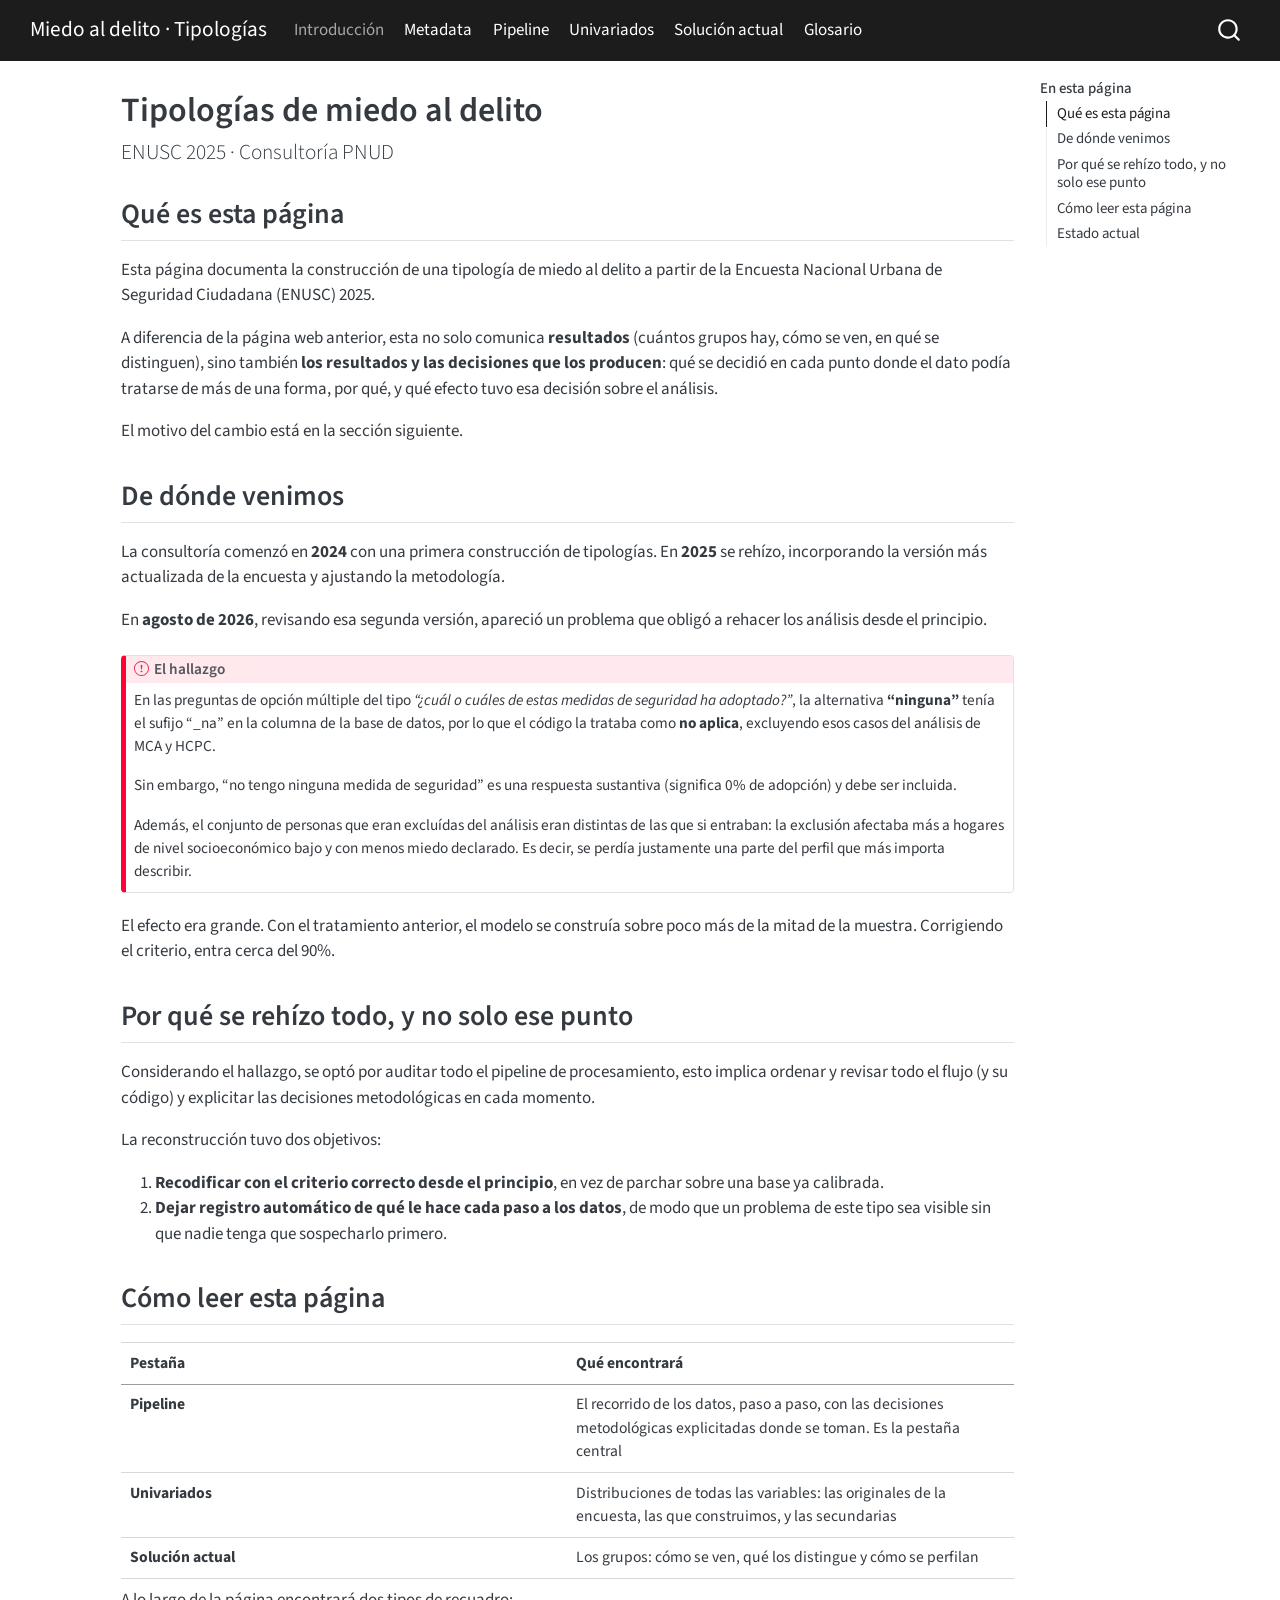
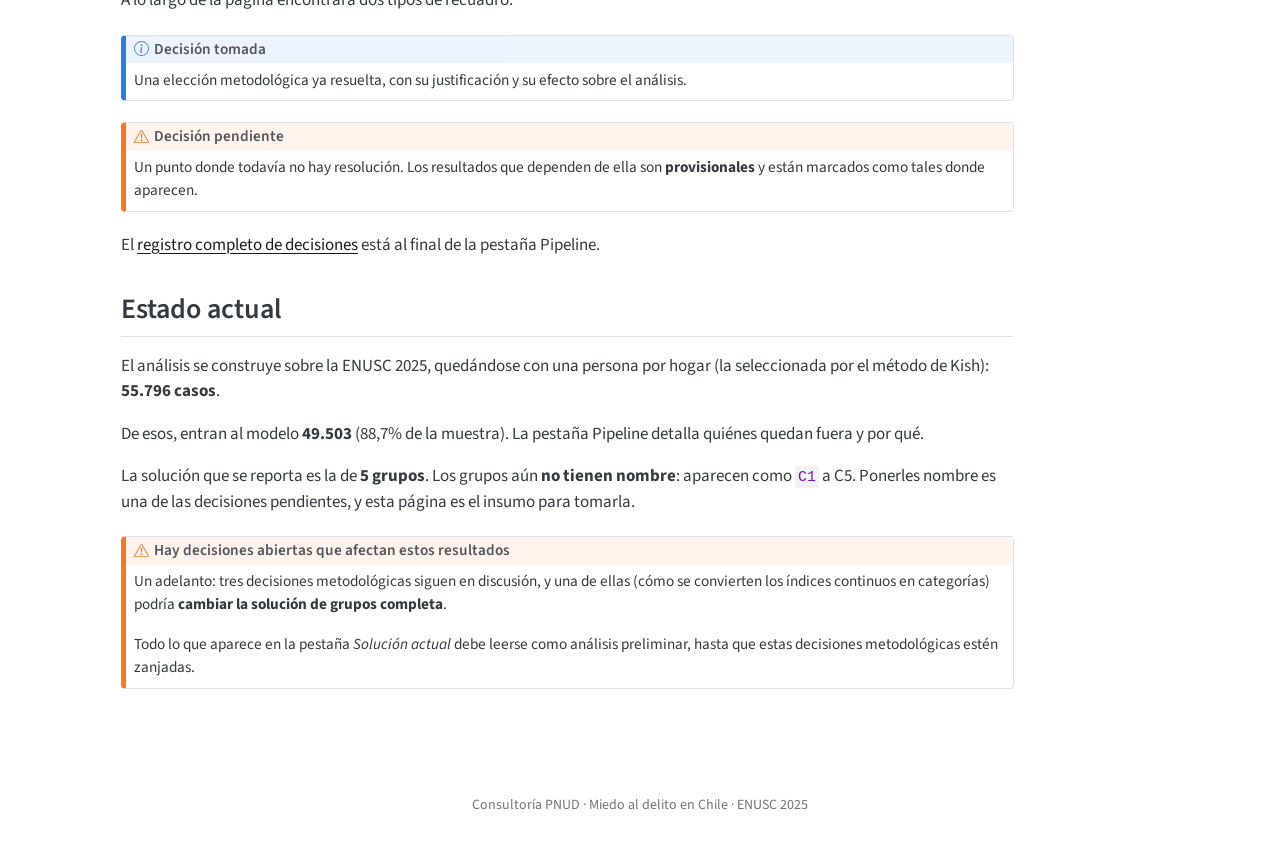
==== docs/index.html @ 0c72d768 "Agrega la pestaña Metadata Diccionario de variables entre Introducción y Pipeline. Responde qué vari" ====
<!DOCTYPE html>
<html xmlns="http://www.w3.org/1999/xhtml" lang="es" xml:lang="es"><head>

<meta charset="utf-8">
<meta name="generator" content="quarto-1.8.27">

<meta name="viewport" content="width=device-width, initial-scale=1.0, user-scalable=yes">


<title>Tipologías de miedo al delito – Miedo al delito · Tipologías</title>
<style>
code{white-space: pre-wrap;}
span.smallcaps{font-variant: small-caps;}
div.columns{display: flex; gap: min(4vw, 1.5em);}
div.column{flex: auto; overflow-x: auto;}
div.hanging-indent{margin-left: 1.5em; text-indent: -1.5em;}
ul.task-list{list-style: none;}
ul.task-list li input[type="checkbox"] {
  width: 0.8em;
  margin: 0 0.8em 0.2em -1em; /* quarto-specific, see https://github.com/quarto-dev/quarto-cli/issues/4556 */ 
  vertical-align: middle;
}
</style>


<script src="site_libs/quarto-nav/quarto-nav.js"></script>
<script src="site_libs/quarto-nav/headroom.min.js"></script>
<script src="site_libs/clipboard/clipboard.min.js"></script>
<script src="site_libs/quarto-search/autocomplete.umd.js"></script>
<script src="site_libs/quarto-search/fuse.min.js"></script>
<script src="site_libs/quarto-search/quarto-search.js"></script>
<meta name="quarto:offset" content="./">
<script src="site_libs/quarto-html/quarto.js" type="module"></script>
<script src="site_libs/quarto-html/tabsets/tabsets.js" type="module"></script>
<script src="site_libs/quarto-html/axe/axe-check.js" type="module"></script>
<script src="site_libs/quarto-html/popper.min.js"></script>
<script src="site_libs/quarto-html/tippy.umd.min.js"></script>
<script src="site_libs/quarto-html/anchor.min.js"></script>
<link href="site_libs/quarto-html/tippy.css" rel="stylesheet">
<link href="site_libs/quarto-html/quarto-syntax-highlighting-ed96de9b727972fe78a7b5d16c58bf87.css" rel="stylesheet" id="quarto-text-highlighting-styles">
<script src="site_libs/bootstrap/bootstrap.min.js"></script>
<link href="site_libs/bootstrap/bootstrap-icons.css" rel="stylesheet">
<link href="site_libs/bootstrap/bootstrap-294506ca1d7cb857067173e8022ca1b0.min.css" rel="stylesheet" append-hash="true" id="quarto-bootstrap" data-mode="light">
<script id="quarto-search-options" type="application/json">{
  "location": "navbar",
  "copy-button": false,
  "collapse-after": 3,
  "panel-placement": "end",
  "type": "overlay",
  "limit": 50,
  "keyboard-shortcut": [
    "f",
    "/",
    "s"
  ],
  "show-item-context": false,
  "language": {
    "search-no-results-text": "No se han encontrado resultados",
    "search-matching-documents-text": "documentos encontrados",
    "search-copy-link-title": "Copiar el enlace en la búsqueda",
    "search-hide-matches-text": "Ocultar resultados adicionales",
    "search-more-match-text": "resultado adicional en este documento",
    "search-more-matches-text": "resultados adicionales en este documento",
    "search-clear-button-title": "Borrar",
    "search-text-placeholder": "",
    "search-detached-cancel-button-title": "Cancelar",
    "search-submit-button-title": "Enviar",
    "search-label": "Buscar"
  }
}</script>


</head>

<body class="nav-fixed quarto-light">

<div id="quarto-search-results"></div>
  <header id="quarto-header" class="headroom fixed-top">
    <nav class="navbar navbar-expand-lg " data-bs-theme="dark">
      <div class="navbar-container container-fluid">
      <div class="navbar-brand-container mx-auto">
    <a class="navbar-brand" href="./index.html">
    <span class="navbar-title">Miedo al delito · Tipologías</span>
    </a>
  </div>
            <div id="quarto-search" class="" title="Buscar"></div>
          <button class="navbar-toggler" type="button" data-bs-toggle="collapse" data-bs-target="#navbarCollapse" aria-controls="navbarCollapse" role="menu" aria-expanded="false" aria-label="Navegación de palanca" onclick="if (window.quartoToggleHeadroom) { window.quartoToggleHeadroom(); }">
  <span class="navbar-toggler-icon"></span>
</button>
          <div class="collapse navbar-collapse" id="navbarCollapse">
            <ul class="navbar-nav navbar-nav-scroll me-auto">
  <li class="nav-item">
    <a class="nav-link active" href="./index.html" aria-current="page"> 
<span class="menu-text">Introducción</span></a>
  </li>  
  <li class="nav-item">
    <a class="nav-link" href="./metadata.html"> 
<span class="menu-text">Metadata</span></a>
  </li>  
  <li class="nav-item">
    <a class="nav-link" href="./pipeline.html"> 
<span class="menu-text">Pipeline</span></a>
  </li>  
  <li class="nav-item">
    <a class="nav-link" href="./univariados.html"> 
<span class="menu-text">Univariados</span></a>
  </li>  
  <li class="nav-item">
    <a class="nav-link" href="./solucion-actual.html"> 
<span class="menu-text">Solución actual</span></a>
  </li>  
  <li class="nav-item">
    <a class="nav-link" href="./glosario.html"> 
<span class="menu-text">Glosario</span></a>
  </li>  
</ul>
          </div> <!-- /navcollapse -->
            <div class="quarto-navbar-tools">
</div>
      </div> <!-- /container-fluid -->
    </nav>
</header>
<!-- content -->
<div id="quarto-content" class="quarto-container page-columns page-rows-contents page-layout-article page-navbar">
<!-- sidebar -->
<!-- margin-sidebar -->
    <div id="quarto-margin-sidebar" class="sidebar margin-sidebar">
        <nav id="TOC" role="doc-toc" class="toc-active">
    <h2 id="toc-title">En esta página</h2>
   
  <ul>
  <li><a href="#qué-es-esta-página" id="toc-qué-es-esta-página" class="nav-link active" data-scroll-target="#qué-es-esta-página">Qué es esta página</a></li>
  <li><a href="#de-dónde-venimos" id="toc-de-dónde-venimos" class="nav-link" data-scroll-target="#de-dónde-venimos">De dónde venimos</a></li>
  <li><a href="#por-qué-se-rehízo-todo-y-no-solo-ese-punto" id="toc-por-qué-se-rehízo-todo-y-no-solo-ese-punto" class="nav-link" data-scroll-target="#por-qué-se-rehízo-todo-y-no-solo-ese-punto">Por qué se rehízo todo, y no solo ese punto</a></li>
  <li><a href="#cómo-leer-esta-página" id="toc-cómo-leer-esta-página" class="nav-link" data-scroll-target="#cómo-leer-esta-página">Cómo leer esta página</a></li>
  <li><a href="#estado-actual" id="toc-estado-actual" class="nav-link" data-scroll-target="#estado-actual">Estado actual</a></li>
  </ul>
</nav>
    </div>
<!-- main -->
<main class="content" id="quarto-document-content">

<header id="title-block-header" class="quarto-title-block default">
<div class="quarto-title">
<h1 class="title">Tipologías de miedo al delito</h1>
<p class="subtitle lead">ENUSC 2025 · Consultoría PNUD</p>
</div>



<div class="quarto-title-meta">

    
  
    
  </div>
  


</header>


<section id="qué-es-esta-página" class="level2">
<h2 class="anchored" data-anchor-id="qué-es-esta-página">Qué es esta página</h2>
<p>Esta página documenta la construcción de una tipología de miedo al delito a partir de la Encuesta Nacional Urbana de Seguridad Ciudadana (ENUSC) 2025.</p>
<p>A diferencia de la página web anterior, esta no solo comunica <strong>resultados</strong> (cuántos grupos hay, cómo se ven, en qué se distinguen), sino también <strong>los resultados y las decisiones que los producen</strong>: qué se decidió en cada punto donde el dato podía tratarse de más de una forma, por qué, y qué efecto tuvo esa decisión sobre el análisis.</p>
<p>El motivo del cambio está en la sección siguiente.</p>
</section>
<section id="de-dónde-venimos" class="level2">
<h2 class="anchored" data-anchor-id="de-dónde-venimos">De dónde venimos</h2>
<p>La consultoría comenzó en <strong>2024</strong> con una primera construcción de tipologías. En <strong>2025</strong> se rehízo, incorporando la versión más actualizada de la encuesta y ajustando la metodología.</p>
<p>En <strong>agosto de 2026</strong>, revisando esa segunda versión, apareció un problema que obligó a rehacer los análisis desde el principio.</p>
<div class="callout callout-style-default callout-important callout-titled">
<div class="callout-header d-flex align-content-center">
<div class="callout-icon-container">
<i class="callout-icon"></i>
</div>
<div class="callout-title-container flex-fill">
<span class="screen-reader-only">Importante</span>El hallazgo
</div>
</div>
<div class="callout-body-container callout-body">
<p>En las preguntas de opción múltiple del tipo <em>“¿cuál o cuáles de estas medidas de seguridad ha adoptado?”</em>, la alternativa <strong>“ninguna”</strong> tenía el sufijo “_na” en la columna de la base de datos, por lo que el código la trataba como <strong>no aplica</strong>, excluyendo esos casos del análisis de MCA y HCPC.</p>
<p>Sin embargo, “no tengo ninguna medida de seguridad” es una respuesta sustantiva (significa 0% de adopción) y debe ser incluida.</p>
<p>Además, el conjunto de personas que eran excluídas del análisis eran distintas de las que si entraban: la exclusión afectaba más a hogares de nivel socioeconómico bajo y con menos miedo declarado. Es decir, se perdía justamente una parte del perfil que más importa describir.</p>
</div>
</div>
<p>El efecto era grande. Con el tratamiento anterior, el modelo se construía sobre poco más de la mitad de la muestra. Corrigiendo el criterio, entra cerca del 90%.</p>
</section>
<section id="por-qué-se-rehízo-todo-y-no-solo-ese-punto" class="level2">
<h2 class="anchored" data-anchor-id="por-qué-se-rehízo-todo-y-no-solo-ese-punto">Por qué se rehízo todo, y no solo ese punto</h2>
<p>Considerando el hallazgo, se optó por auditar todo el pipeline de procesamiento, esto implica ordenar y revisar todo el flujo (y su código) y explicitar las decisiones metodológicas en cada momento.</p>
<p>La reconstrucción tuvo dos objetivos:</p>
<ol type="1">
<li><strong>Recodificar con el criterio correcto desde el principio</strong>, en vez de parchar sobre una base ya calibrada.</li>
<li><strong>Dejar registro automático de qué le hace cada paso a los datos</strong>, de modo que un problema de este tipo sea visible sin que nadie tenga que sospecharlo primero.</li>
</ol>
</section>
<section id="cómo-leer-esta-página" class="level2">
<h2 class="anchored" data-anchor-id="cómo-leer-esta-página">Cómo leer esta página</h2>
<table class="caption-top table">
<colgroup>
<col style="width: 50%">
<col style="width: 50%">
</colgroup>
<thead>
<tr class="header">
<th>Pestaña</th>
<th>Qué encontrará</th>
</tr>
</thead>
<tbody>
<tr class="odd">
<td><strong>Pipeline</strong></td>
<td>El recorrido de los datos, paso a paso, con las decisiones metodológicas explicitadas donde se toman. Es la pestaña central</td>
</tr>
<tr class="even">
<td><strong>Univariados</strong></td>
<td>Distribuciones de todas las variables: las originales de la encuesta, las que construimos, y las secundarias</td>
</tr>
<tr class="odd">
<td><strong>Solución actual</strong></td>
<td>Los grupos: cómo se ven, qué los distingue y cómo se perfilan</td>
</tr>
</tbody>
</table>
<p>A lo largo de la página encontrará dos tipos de recuadro:</p>
<div class="callout callout-style-default callout-note callout-titled">
<div class="callout-header d-flex align-content-center">
<div class="callout-icon-container">
<i class="callout-icon"></i>
</div>
<div class="callout-title-container flex-fill">
<span class="screen-reader-only">Nota</span>Decisión tomada
</div>
</div>
<div class="callout-body-container callout-body">
<p>Una elección metodológica ya resuelta, con su justificación y su efecto sobre el análisis.</p>
</div>
</div>
<div class="callout callout-style-default callout-warning callout-titled">
<div class="callout-header d-flex align-content-center">
<div class="callout-icon-container">
<i class="callout-icon"></i>
</div>
<div class="callout-title-container flex-fill">
<span class="screen-reader-only">Advertencia</span>Decisión pendiente
</div>
</div>
<div class="callout-body-container callout-body">
<p>Un punto donde todavía no hay resolución. Los resultados que dependen de ella son <strong>provisionales</strong> y están marcados como tales donde aparecen.</p>
</div>
</div>
<p>El <a href="./pipeline.html#registro-de-decisiones">registro completo de decisiones</a> está al final de la pestaña Pipeline.</p>
</section>
<section id="estado-actual" class="level2">
<h2 class="anchored" data-anchor-id="estado-actual">Estado actual</h2>
<p>El análisis se construye sobre la ENUSC 2025, quedándose con una persona por hogar (la seleccionada por el método de Kish): <strong>55.796 casos</strong>.</p>
<p>De esos, entran al modelo <strong>49.503</strong> (88,7% de la muestra). La pestaña Pipeline detalla quiénes quedan fuera y por qué.</p>
<p>La solución que se reporta es la de <strong>5 grupos</strong>. Los grupos aún <strong>no tienen nombre</strong>: aparecen como <code>C1</code> a C5. Ponerles nombre es una de las decisiones pendientes, y esta página es el insumo para tomarla.</p>
<div class="callout callout-style-default callout-warning callout-titled">
<div class="callout-header d-flex align-content-center">
<div class="callout-icon-container">
<i class="callout-icon"></i>
</div>
<div class="callout-title-container flex-fill">
<span class="screen-reader-only">Advertencia</span>Hay decisiones abiertas que afectan estos resultados
</div>
</div>
<div class="callout-body-container callout-body">
<p>Un adelanto: tres decisiones metodológicas siguen en discusión, y una de ellas (cómo se convierten los índices continuos en categorías) podría <strong>cambiar la solución de grupos completa</strong>.</p>
<p>Todo lo que aparece en la pestaña <em>Solución actual</em> debe leerse como análisis preliminar, hasta que estas decisiones metodológicas estén zanjadas.</p>
</div>
</div>


</section>

</main> <!-- /main -->
<script id="quarto-html-after-body" type="application/javascript">
  window.document.addEventListener("DOMContentLoaded", function (event) {
    const icon = "";
    const anchorJS = new window.AnchorJS();
    anchorJS.options = {
      placement: 'right',
      icon: icon
    };
    anchorJS.add('.anchored');
    const isCodeAnnotation = (el) => {
      for (const clz of el.classList) {
        if (clz.startsWith('code-annotation-')) {                     
          return true;
        }
      }
      return false;
    }
    const onCopySuccess = function(e) {
      // button target
      const button = e.trigger;
      // don't keep focus
      button.blur();
      // flash "checked"
      button.classList.add('code-copy-button-checked');
      var currentTitle = button.getAttribute("title");
      button.setAttribute("title", "Copiado");
      let tooltip;
      if (window.bootstrap) {
        button.setAttribute("data-bs-toggle", "tooltip");
        button.setAttribute("data-bs-placement", "left");
        button.setAttribute("data-bs-title", "Copiado");
        tooltip = new bootstrap.Tooltip(button, 
          { trigger: "manual", 
            customClass: "code-copy-button-tooltip",
            offset: [0, -8]});
        tooltip.show();    
      }
      setTimeout(function() {
        if (tooltip) {
          tooltip.hide();
          button.removeAttribute("data-bs-title");
          button.removeAttribute("data-bs-toggle");
          button.removeAttribute("data-bs-placement");
        }
        button.setAttribute("title", currentTitle);
        button.classList.remove('code-copy-button-checked');
      }, 1000);
      // clear code selection
      e.clearSelection();
    }
    const getTextToCopy = function(trigger) {
      const outerScaffold = trigger.parentElement.cloneNode(true);
      const codeEl = outerScaffold.querySelector('code');
      for (const childEl of codeEl.children) {
        if (isCodeAnnotation(childEl)) {
          childEl.remove();
        }
      }
      return codeEl.innerText;
    }
    const clipboard = new window.ClipboardJS('.code-copy-button:not([data-in-quarto-modal])', {
      text: getTextToCopy
    });
    clipboard.on('success', onCopySuccess);
    if (window.document.getElementById('quarto-embedded-source-code-modal')) {
      const clipboardModal = new window.ClipboardJS('.code-copy-button[data-in-quarto-modal]', {
        text: getTextToCopy,
        container: window.document.getElementById('quarto-embedded-source-code-modal')
      });
      clipboardModal.on('success', onCopySuccess);
    }
      var localhostRegex = new RegExp(/^(?:http|https):\/\/localhost\:?[0-9]*\//);
      var mailtoRegex = new RegExp(/^mailto:/);
        var filterRegex = new RegExp('/' + window.location.host + '/');
      var isInternal = (href) => {
          return filterRegex.test(href) || localhostRegex.test(href) || mailtoRegex.test(href);
      }
      // Inspect non-navigation links and adorn them if external
     var links = window.document.querySelectorAll('a[href]:not(.nav-link):not(.navbar-brand):not(.toc-action):not(.sidebar-link):not(.sidebar-item-toggle):not(.pagination-link):not(.no-external):not([aria-hidden]):not(.dropdown-item):not(.quarto-navigation-tool):not(.about-link)');
      for (var i=0; i<links.length; i++) {
        const link = links[i];
        if (!isInternal(link.href)) {
          // undo the damage that might have been done by quarto-nav.js in the case of
          // links that we want to consider external
          if (link.dataset.originalHref !== undefined) {
            link.href = link.dataset.originalHref;
          }
        }
      }
    function tippyHover(el, contentFn, onTriggerFn, onUntriggerFn) {
      const config = {
        allowHTML: true,
        maxWidth: 500,
        delay: 100,
        arrow: false,
        appendTo: function(el) {
            return el.parentElement;
        },
        interactive: true,
        interactiveBorder: 10,
        theme: 'quarto',
        placement: 'bottom-start',
      };
      if (contentFn) {
        config.content = contentFn;
      }
      if (onTriggerFn) {
        config.onTrigger = onTriggerFn;
      }
      if (onUntriggerFn) {
        config.onUntrigger = onUntriggerFn;
      }
      window.tippy(el, config); 
    }
    const noterefs = window.document.querySelectorAll('a[role="doc-noteref"]');
    for (var i=0; i<noterefs.length; i++) {
      const ref = noterefs[i];
      tippyHover(ref, function() {
        // use id or data attribute instead here
        let href = ref.getAttribute('data-footnote-href') || ref.getAttribute('href');
        try { href = new URL(href).hash; } catch {}
        const id = href.replace(/^#\/?/, "");
        const note = window.document.getElementById(id);
        if (note) {
          return note.innerHTML;
        } else {
          return "";
        }
      });
    }
    const xrefs = window.document.querySelectorAll('a.quarto-xref');
    const processXRef = (id, note) => {
      // Strip column container classes
      const stripColumnClz = (el) => {
        el.classList.remove("page-full", "page-columns");
        if (el.children) {
          for (const child of el.children) {
            stripColumnClz(child);
          }
        }
      }
      stripColumnClz(note)
      if (id === null || id.startsWith('sec-')) {
        // Special case sections, only their first couple elements
        const container = document.createElement("div");
        if (note.children && note.children.length > 2) {
          container.appendChild(note.children[0].cloneNode(true));
          for (let i = 1; i < note.children.length; i++) {
            const child = note.children[i];
            if (child.tagName === "P" && child.innerText === "") {
              continue;
            } else {
              container.appendChild(child.cloneNode(true));
              break;
            }
          }
          if (window.Quarto?.typesetMath) {
            window.Quarto.typesetMath(container);
          }
          return container.innerHTML
        } else {
          if (window.Quarto?.typesetMath) {
            window.Quarto.typesetMath(note);
          }
          return note.innerHTML;
        }
      } else {
        // Remove any anchor links if they are present
        const anchorLink = note.querySelector('a.anchorjs-link');
        if (anchorLink) {
          anchorLink.remove();
        }
        if (window.Quarto?.typesetMath) {
          window.Quarto.typesetMath(note);
        }
        if (note.classList.contains("callout")) {
          return note.outerHTML;
        } else {
          return note.innerHTML;
        }
      }
    }
    for (var i=0; i<xrefs.length; i++) {
      const xref = xrefs[i];
      tippyHover(xref, undefined, function(instance) {
        instance.disable();
        let url = xref.getAttribute('href');
        let hash = undefined; 
        if (url.startsWith('#')) {
          hash = url;
        } else {
          try { hash = new URL(url).hash; } catch {}
        }
        if (hash) {
          const id = hash.replace(/^#\/?/, "");
          const note = window.document.getElementById(id);
          if (note !== null) {
            try {
              const html = processXRef(id, note.cloneNode(true));
              instance.setContent(html);
            } finally {
              instance.enable();
              instance.show();
            }
          } else {
            // See if we can fetch this
            fetch(url.split('#')[0])
            .then(res => res.text())
            .then(html => {
              const parser = new DOMParser();
              const htmlDoc = parser.parseFromString(html, "text/html");
              const note = htmlDoc.getElementById(id);
              if (note !== null) {
                const html = processXRef(id, note);
                instance.setContent(html);
              } 
            }).finally(() => {
              instance.enable();
              instance.show();
            });
          }
        } else {
          // See if we can fetch a full url (with no hash to target)
          // This is a special case and we should probably do some content thinning / targeting
          fetch(url)
          .then(res => res.text())
          .then(html => {
            const parser = new DOMParser();
            const htmlDoc = parser.parseFromString(html, "text/html");
            const note = htmlDoc.querySelector('main.content');
            if (note !== null) {
              // This should only happen for chapter cross references
              // (since there is no id in the URL)
              // remove the first header
              if (note.children.length > 0 && note.children[0].tagName === "HEADER") {
                note.children[0].remove();
              }
              const html = processXRef(null, note);
              instance.setContent(html);
            } 
          }).finally(() => {
            instance.enable();
            instance.show();
          });
        }
      }, function(instance) {
      });
    }
        let selectedAnnoteEl;
        const selectorForAnnotation = ( cell, annotation) => {
          let cellAttr = 'data-code-cell="' + cell + '"';
          let lineAttr = 'data-code-annotation="' +  annotation + '"';
          const selector = 'span[' + cellAttr + '][' + lineAttr + ']';
          return selector;
        }
        const selectCodeLines = (annoteEl) => {
          const doc = window.document;
          const targetCell = annoteEl.getAttribute("data-target-cell");
          const targetAnnotation = annoteEl.getAttribute("data-target-annotation");
          const annoteSpan = window.document.querySelector(selectorForAnnotation(targetCell, targetAnnotation));
          const lines = annoteSpan.getAttribute("data-code-lines").split(",");
          const lineIds = lines.map((line) => {
            return targetCell + "-" + line;
          })
          let top = null;
          let height = null;
          let parent = null;
          if (lineIds.length > 0) {
              //compute the position of the single el (top and bottom and make a div)
              const el = window.document.getElementById(lineIds[0]);
              top = el.offsetTop;
              height = el.offsetHeight;
              parent = el.parentElement.parentElement;
            if (lineIds.length > 1) {
              const lastEl = window.document.getElementById(lineIds[lineIds.length - 1]);
              const bottom = lastEl.offsetTop + lastEl.offsetHeight;
              height = bottom - top;
            }
            if (top !== null && height !== null && parent !== null) {
              // cook up a div (if necessary) and position it 
              let div = window.document.getElementById("code-annotation-line-highlight");
              if (div === null) {
                div = window.document.createElement("div");
                div.setAttribute("id", "code-annotation-line-highlight");
                div.style.position = 'absolute';
                parent.appendChild(div);
              }
              div.style.top = top - 2 + "px";
              div.style.height = height + 4 + "px";
              div.style.left = 0;
              let gutterDiv = window.document.getElementById("code-annotation-line-highlight-gutter");
              if (gutterDiv === null) {
                gutterDiv = window.document.createElement("div");
                gutterDiv.setAttribute("id", "code-annotation-line-highlight-gutter");
                gutterDiv.style.position = 'absolute';
                const codeCell = window.document.getElementById(targetCell);
                const gutter = codeCell.querySelector('.code-annotation-gutter');
                gutter.appendChild(gutterDiv);
              }
              gutterDiv.style.top = top - 2 + "px";
              gutterDiv.style.height = height + 4 + "px";
            }
            selectedAnnoteEl = annoteEl;
          }
        };
        const unselectCodeLines = () => {
          const elementsIds = ["code-annotation-line-highlight", "code-annotation-line-highlight-gutter"];
          elementsIds.forEach((elId) => {
            const div = window.document.getElementById(elId);
            if (div) {
              div.remove();
            }
          });
          selectedAnnoteEl = undefined;
        };
          // Handle positioning of the toggle
      window.addEventListener(
        "resize",
        throttle(() => {
          elRect = undefined;
          if (selectedAnnoteEl) {
            selectCodeLines(selectedAnnoteEl);
          }
        }, 10)
      );
      function throttle(fn, ms) {
      let throttle = false;
      let timer;
        return (...args) => {
          if(!throttle) { // first call gets through
              fn.apply(this, args);
              throttle = true;
          } else { // all the others get throttled
              if(timer) clearTimeout(timer); // cancel #2
              timer = setTimeout(() => {
                fn.apply(this, args);
                timer = throttle = false;
              }, ms);
          }
        };
      }
        // Attach click handler to the DT
        const annoteDls = window.document.querySelectorAll('dt[data-target-cell]');
        for (const annoteDlNode of annoteDls) {
          annoteDlNode.addEventListener('click', (event) => {
            const clickedEl = event.target;
            if (clickedEl !== selectedAnnoteEl) {
              unselectCodeLines();
              const activeEl = window.document.querySelector('dt[data-target-cell].code-annotation-active');
              if (activeEl) {
                activeEl.classList.remove('code-annotation-active');
              }
              selectCodeLines(clickedEl);
              clickedEl.classList.add('code-annotation-active');
            } else {
              // Unselect the line
              unselectCodeLines();
              clickedEl.classList.remove('code-annotation-active');
            }
          });
        }
    const findCites = (el) => {
      const parentEl = el.parentElement;
      if (parentEl) {
        const cites = parentEl.dataset.cites;
        if (cites) {
          return {
            el,
            cites: cites.split(' ')
          };
        } else {
          return findCites(el.parentElement)
        }
      } else {
        return undefined;
      }
    };
    var bibliorefs = window.document.querySelectorAll('a[role="doc-biblioref"]');
    for (var i=0; i<bibliorefs.length; i++) {
      const ref = bibliorefs[i];
      const citeInfo = findCites(ref);
      if (citeInfo) {
        tippyHover(citeInfo.el, function() {
          var popup = window.document.createElement('div');
          citeInfo.cites.forEach(function(cite) {
            var citeDiv = window.document.createElement('div');
            citeDiv.classList.add('hanging-indent');
            citeDiv.classList.add('csl-entry');
            var biblioDiv = window.document.getElementById('ref-' + cite);
            if (biblioDiv) {
              citeDiv.innerHTML = biblioDiv.innerHTML;
            }
            popup.appendChild(citeDiv);
          });
          return popup.innerHTML;
        });
      }
    }
  });
  </script>
</div> <!-- /content -->
<footer class="footer">
  <div class="nav-footer">
    <div class="nav-footer-left">
      &nbsp;
    </div>   
    <div class="nav-footer-center">
<p>Consultoría PNUD · Miedo al delito en Chile · ENUSC 2025</p>
</div>
    <div class="nav-footer-right">
      &nbsp;
    </div>
  </div>
</footer>




</body></html>
---- docs/site_libs/quarto-html/tippy.css ----
.tippy-box[data-animation=fade][data-state=hidden]{opacity:0}[data-tippy-root]{max-width:calc(100vw - 10px)}.tippy-box{position:relative;background-color:#333;color:#fff;border-radius:4px;font-size:14px;line-height:1.4;white-space:normal;outline:0;transition-property:transform,visibility,opacity}.tippy-box[data-placement^=top]>.tippy-arrow{bottom:0}.tippy-box[data-placement^=top]>.tippy-arrow:before{bottom:-7px;left:0;border-width:8px 8px 0;border-top-color:initial;transform-origin:center top}.tippy-box[data-placement^=bottom]>.tippy-arrow{top:0}.tippy-box[data-placement^=bottom]>.tippy-arrow:before{top:-7px;left:0;border-width:0 8px 8px;border-bottom-color:initial;transform-origin:center bottom}.tippy-box[data-placement^=left]>.tippy-arrow{right:0}.tippy-box[data-placement^=left]>.tippy-arrow:before{border-width:8px 0 8px 8px;border-left-color:initial;right:-7px;transform-origin:center left}.tippy-box[data-placement^=right]>.tippy-arrow{left:0}.tippy-box[data-placement^=right]>.tippy-arrow:before{left:-7px;border-width:8px 8px 8px 0;border-right-color:initial;transform-origin:center right}.tippy-box[data-inertia][data-state=visible]{transition-timing-function:cubic-bezier(.54,1.5,.38,1.11)}.tippy-arrow{width:16px;height:16px;color:#333}.tippy-arrow:before{content:"";position:absolute;border-color:transparent;border-style:solid}.tippy-content{position:relative;padding:5px 9px;z-index:1}
---- docs/site_libs/quarto-html/quarto-syntax-highlighting-ed96de9b727972fe78a7b5d16c58bf87.css ----
/* quarto syntax highlight colors */
:root {
  --quarto-hl-ot-color: #003B4F;
  --quarto-hl-at-color: #657422;
  --quarto-hl-ss-color: #20794D;
  --quarto-hl-an-color: #5E5E5E;
  --quarto-hl-fu-color: #4758AB;
  --quarto-hl-st-color: #20794D;
  --quarto-hl-cf-color: #003B4F;
  --quarto-hl-op-color: #5E5E5E;
  --quarto-hl-er-color: #AD0000;
  --quarto-hl-bn-color: #AD0000;
  --quarto-hl-al-color: #AD0000;
  --quarto-hl-va-color: #111111;
  --quarto-hl-bu-color: inherit;
  --quarto-hl-ex-color: inherit;
  --quarto-hl-pp-color: #AD0000;
  --quarto-hl-in-color: #5E5E5E;
  --quarto-hl-vs-color: #20794D;
  --quarto-hl-wa-color: #5E5E5E;
  --quarto-hl-do-color: #5E5E5E;
  --quarto-hl-im-color: #00769E;
  --quarto-hl-ch-color: #20794D;
  --quarto-hl-dt-color: #AD0000;
  --quarto-hl-fl-color: #AD0000;
  --quarto-hl-co-color: #5E5E5E;
  --quarto-hl-cv-color: #5E5E5E;
  --quarto-hl-cn-color: #8f5902;
  --quarto-hl-sc-color: #5E5E5E;
  --quarto-hl-dv-color: #AD0000;
  --quarto-hl-kw-color: #003B4F;
}

/* other quarto variables */
:root {
  --quarto-font-monospace: SFMono-Regular, Menlo, Monaco, Consolas, "Liberation Mono", "Courier New", monospace;
}

/* syntax highlight based on Pandoc's rules */
pre > code.sourceCode > span {
  color: #003B4F;
}

code.sourceCode > span {
  color: #003B4F;
}

div.sourceCode,
div.sourceCode pre.sourceCode {
  color: #003B4F;
}

/* Normal */
code span {
  color: #003B4F;
}

/* Alert */
code span.al {
  color: #AD0000;
  font-style: inherit;
}

/* Annotation */
code span.an {
  color: #5E5E5E;
  font-style: inherit;
}

/* Attribute */
code span.at {
  color: #657422;
  font-style: inherit;
}

/* BaseN */
code span.bn {
  color: #AD0000;
  font-style: inherit;
}

/* BuiltIn */
code span.bu {
  font-style: inherit;
}

/* ControlFlow */
code span.cf {
  color: #003B4F;
  font-weight: bold;
  font-style: inherit;
}

/* Char */
code span.ch {
  color: #20794D;
  font-style: inherit;
}

/* Constant */
code span.cn {
  color: #8f5902;
  font-style: inherit;
}

/* Comment */
code span.co {
  color: #5E5E5E;
  font-style: inherit;
}

/* CommentVar */
code span.cv {
  color: #5E5E5E;
  font-style: italic;
}

/* Documentation */
code span.do {
  color: #5E5E5E;
  font-style: italic;
}

/* DataType */
code span.dt {
  color: #AD0000;
  font-style: inherit;
}

/* DecVal */
code span.dv {
  color: #AD0000;
  font-style: inherit;
}

/* Error */
code span.er {
  color: #AD0000;
  font-style: inherit;
}

/* Extension */
code span.ex {
  font-style: inherit;
}

/* Float */
code span.fl {
  color: #AD0000;
  font-style: inherit;
}

/* Function */
code span.fu {
  color: #4758AB;
  font-style: inherit;
}

/* Import */
code span.im {
  color: #00769E;
  font-style: inherit;
}

/* Information */
code span.in {
  color: #5E5E5E;
  font-style: inherit;
}

/* Keyword */
code span.kw {
  color: #003B4F;
  font-weight: bold;
  font-style: inherit;
}

/* Operator */
code span.op {
  color: #5E5E5E;
  font-style: inherit;
}

/* Other */
code span.ot {
  color: #003B4F;
  font-style: inherit;
}

/* Preprocessor */
code span.pp {
  color: #AD0000;
  font-style: inherit;
}

/* SpecialChar */
code span.sc {
  color: #5E5E5E;
  font-style: inherit;
}

/* SpecialString */
code span.ss {
  color: #20794D;
  font-style: inherit;
}

/* String */
code span.st {
  color: #20794D;
  font-style: inherit;
}

/* Variable */
code span.va {
  color: #111111;
  font-style: inherit;
}

/* VerbatimString */
code span.vs {
  color: #20794D;
  font-style: inherit;
}

/* Warning */
code span.wa {
  color: #5E5E5E;
  font-style: italic;
}

.prevent-inlining {
  content: "</";
}

/*# sourceMappingURL=0920dd6d7437995b8cdf7429764427b1.css.map */
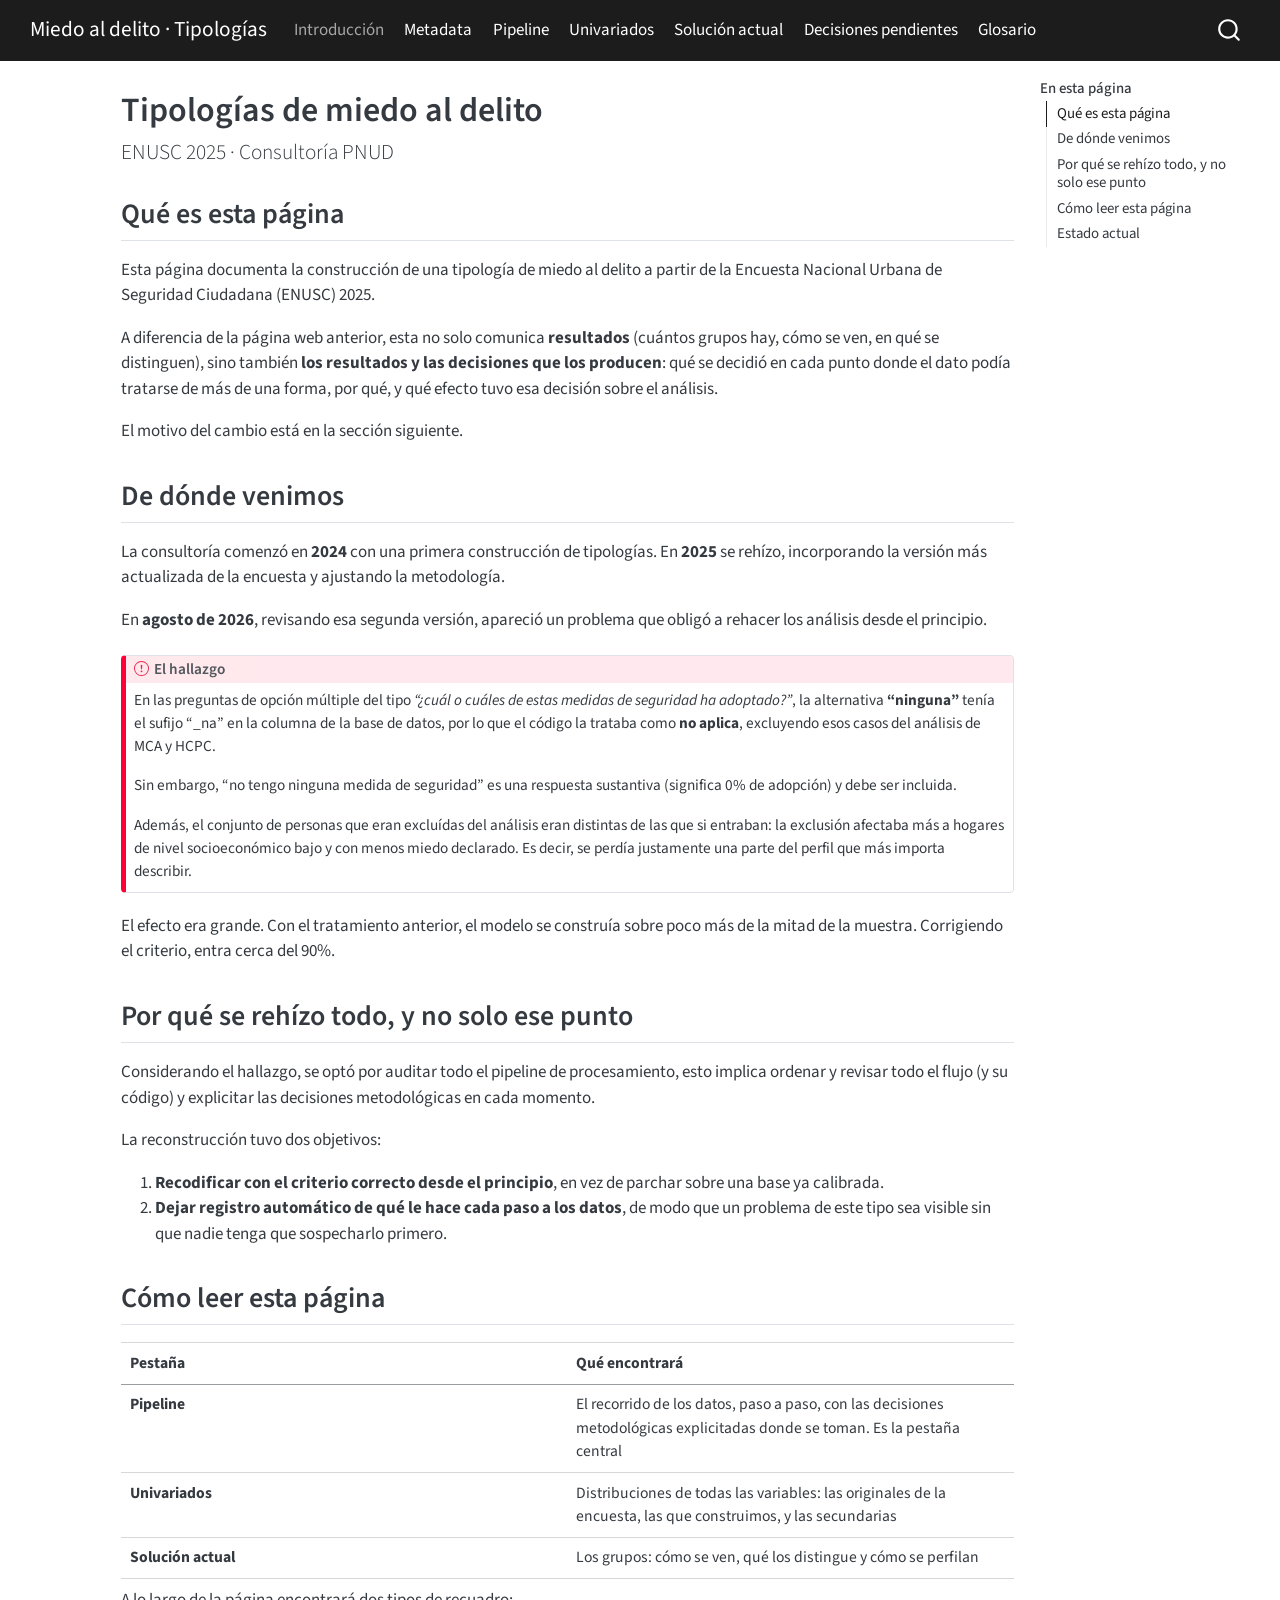
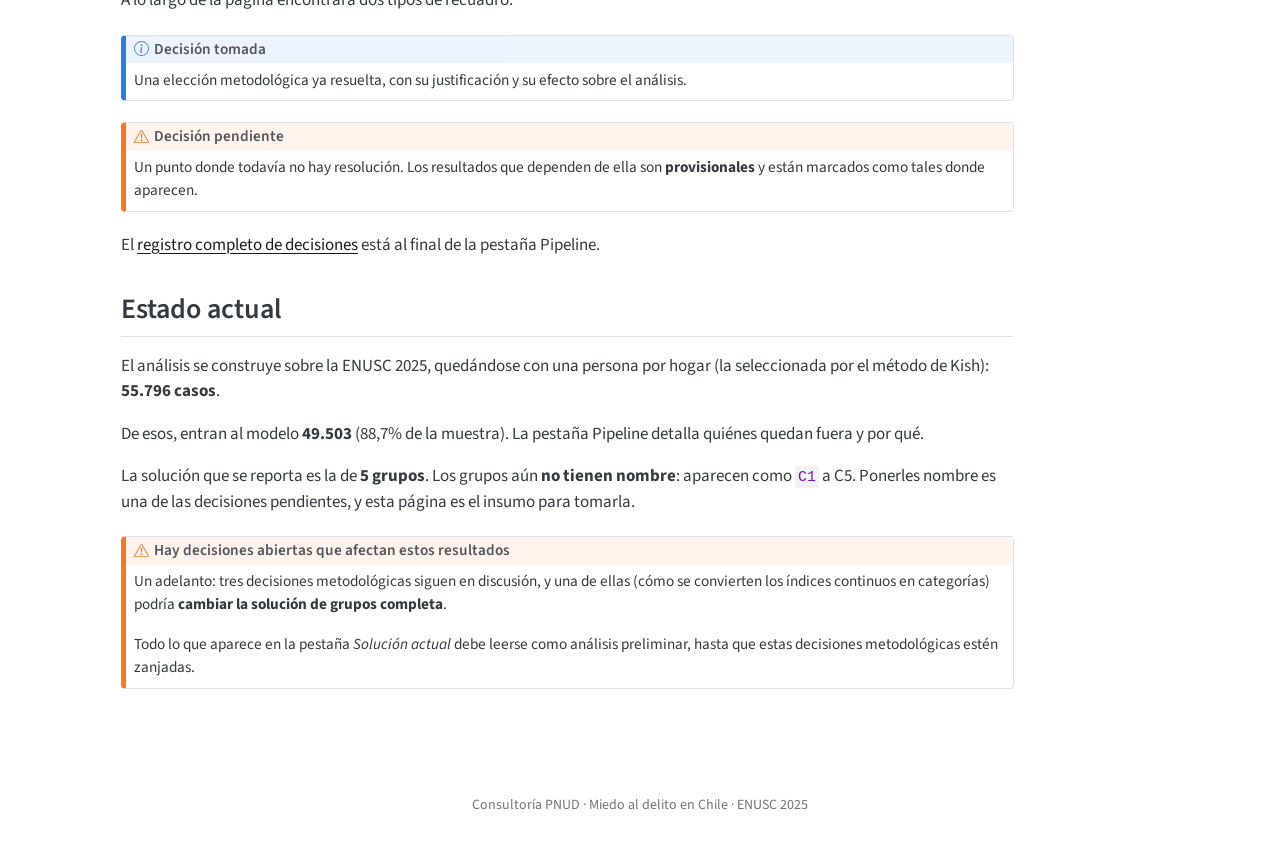
==== commit 4d71bc5c: "Agrega la pestaña Decisiones pendientes, con la propuesta para D2 Las tres decisiones abiertas estab" ====
--- a/docs/index.html
+++ b/docs/index.html
@@ -108,6 +108,10 @@
   <li class="nav-item">
     <a class="nav-link" href="./solucion-actual.html"> 
 <span class="menu-text">Solución actual</span></a>
+  </li>  
+  <li class="nav-item">
+    <a class="nav-link" href="./decisiones.html"> 
+<span class="menu-text">Decisiones pendientes</span></a>
   </li>  
   <li class="nav-item">
     <a class="nav-link" href="./glosario.html"> 
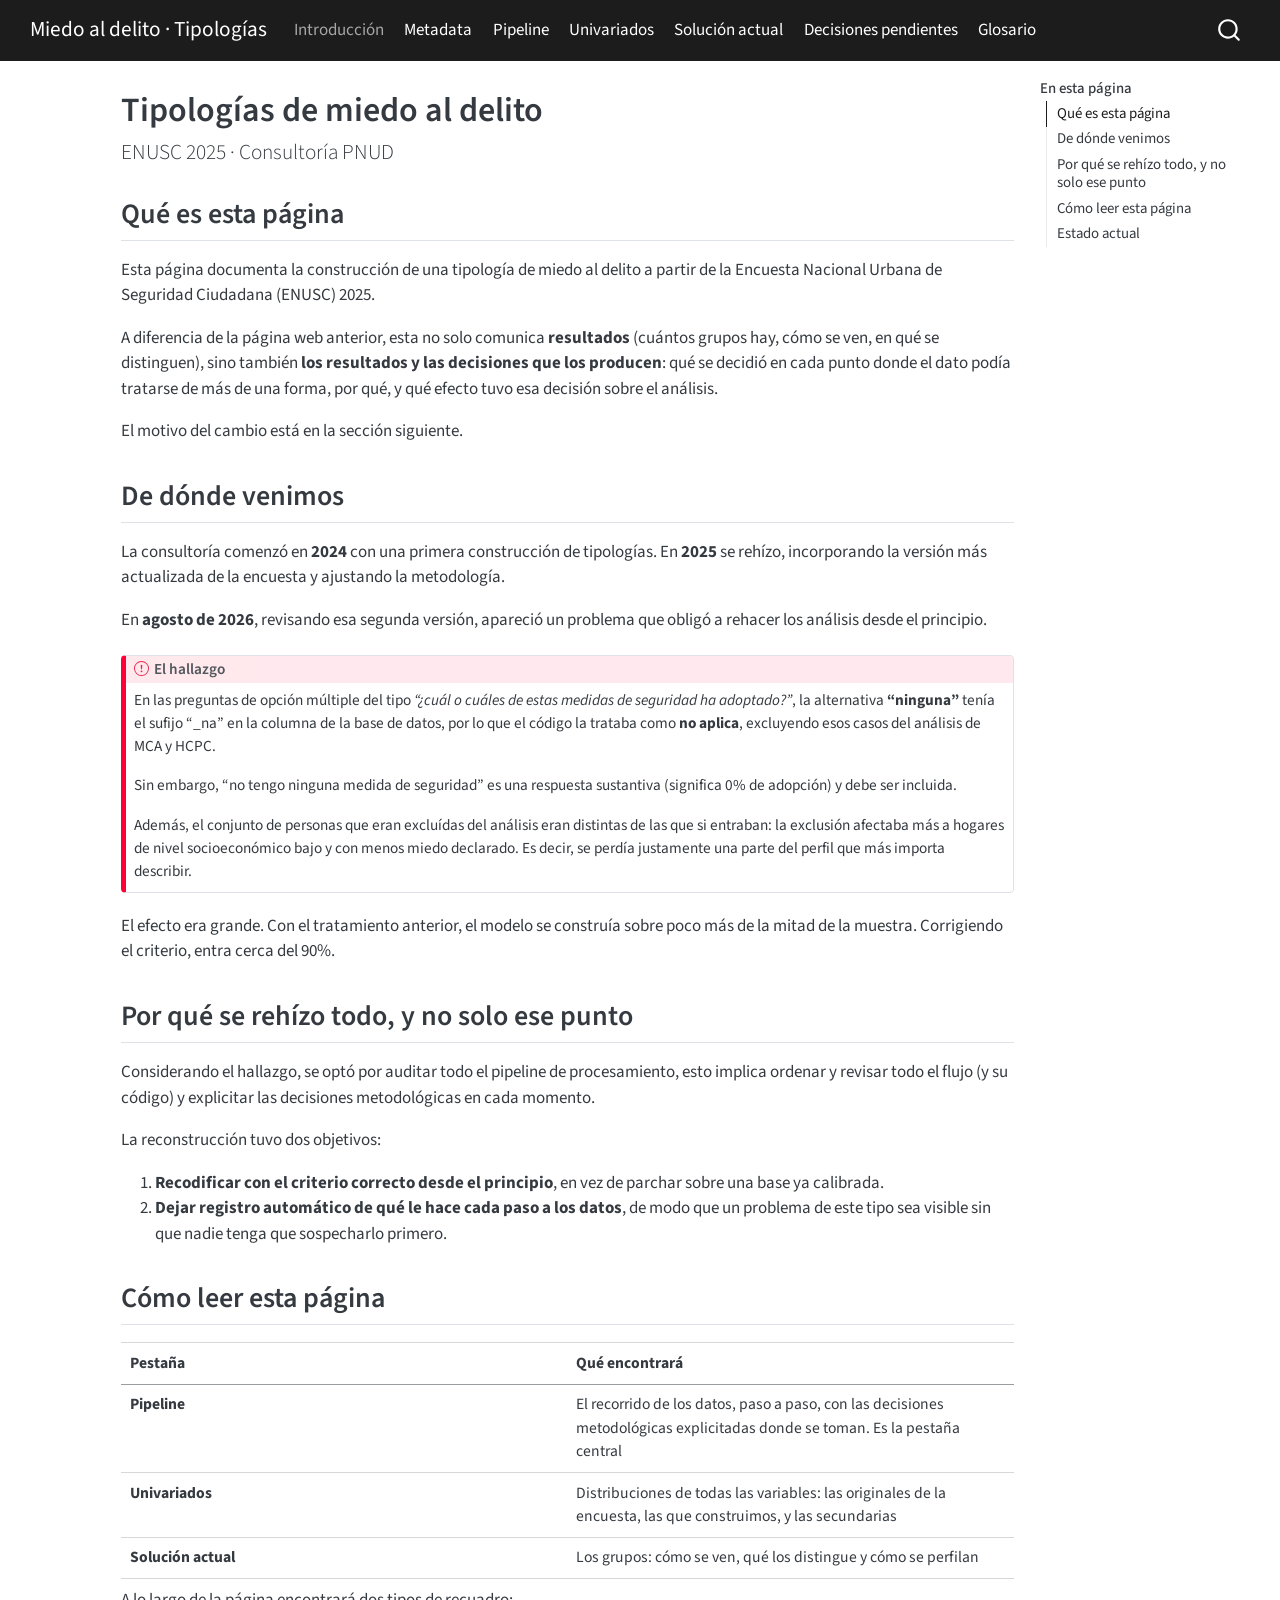
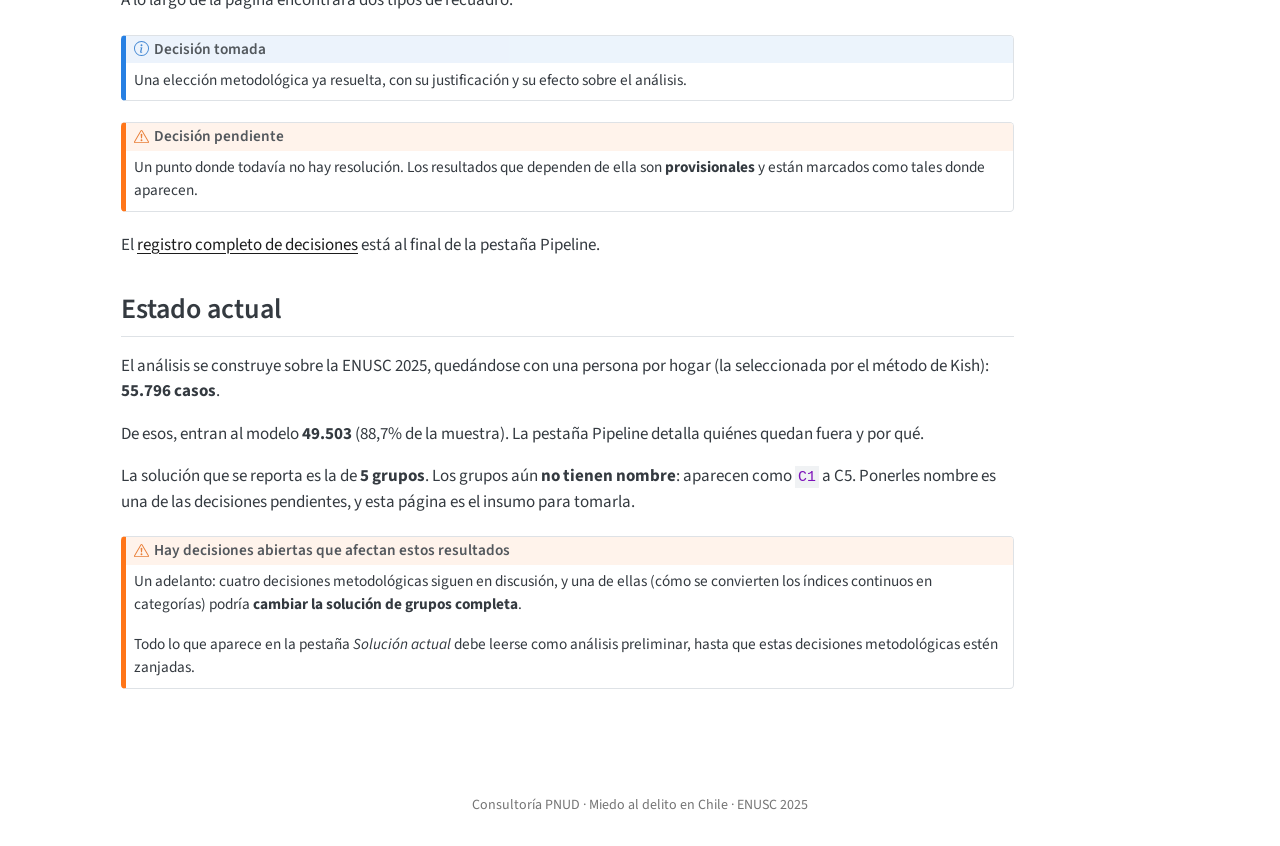
==== commit b52a6be0: "Corrige discrepancias de estado y de formato en la web D7 aparecía como decisión pendiente en el pas" ====
--- a/docs/index.html
+++ b/docs/index.html
@@ -272,7 +272,7 @@
 </div>
 </div>
 <div class="callout-body-container callout-body">
-<p>Un adelanto: tres decisiones metodológicas siguen en discusión, y una de ellas (cómo se convierten los índices continuos en categorías) podría <strong>cambiar la solución de grupos completa</strong>.</p>
+<p>Un adelanto: cuatro decisiones metodológicas siguen en discusión, y una de ellas (cómo se convierten los índices continuos en categorías) podría <strong>cambiar la solución de grupos completa</strong>.</p>
 <p>Todo lo que aparece en la pestaña <em>Solución actual</em> debe leerse como análisis preliminar, hasta que estas decisiones metodológicas estén zanjadas.</p>
 </div>
 </div>
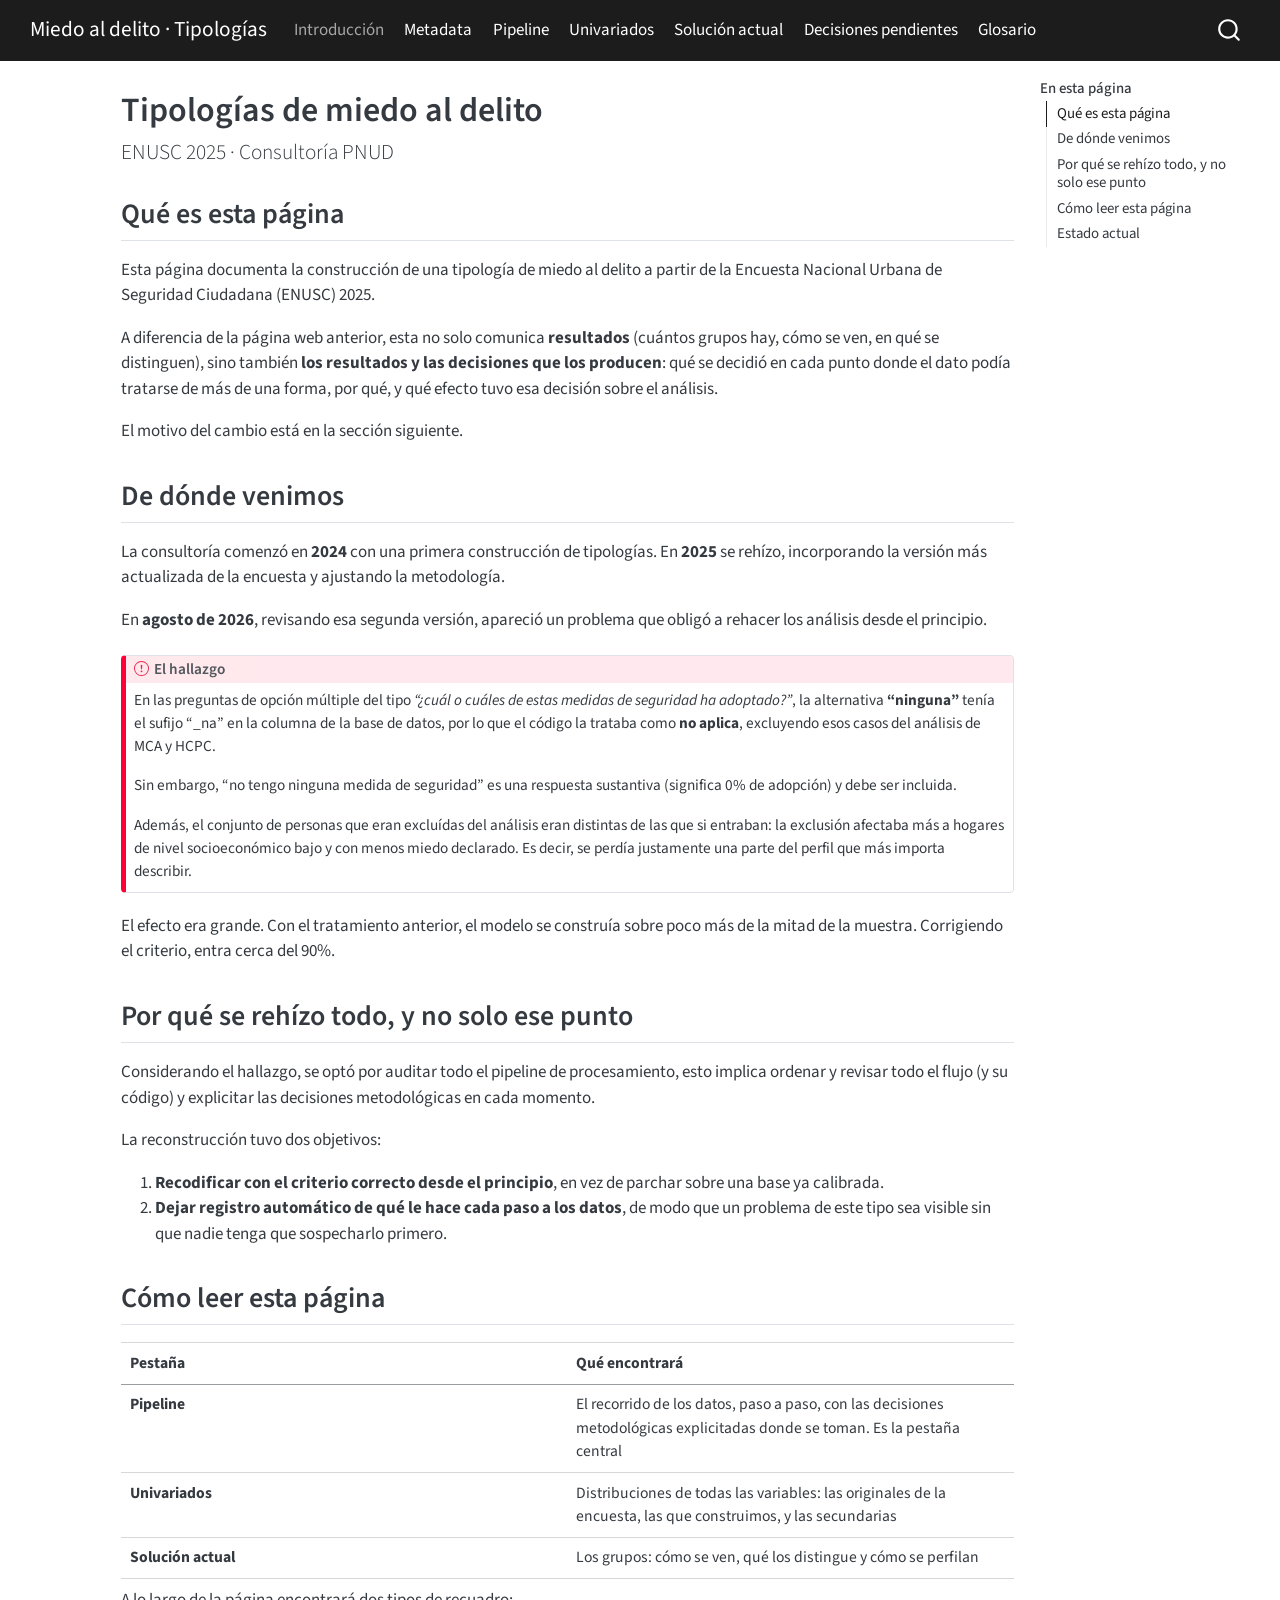
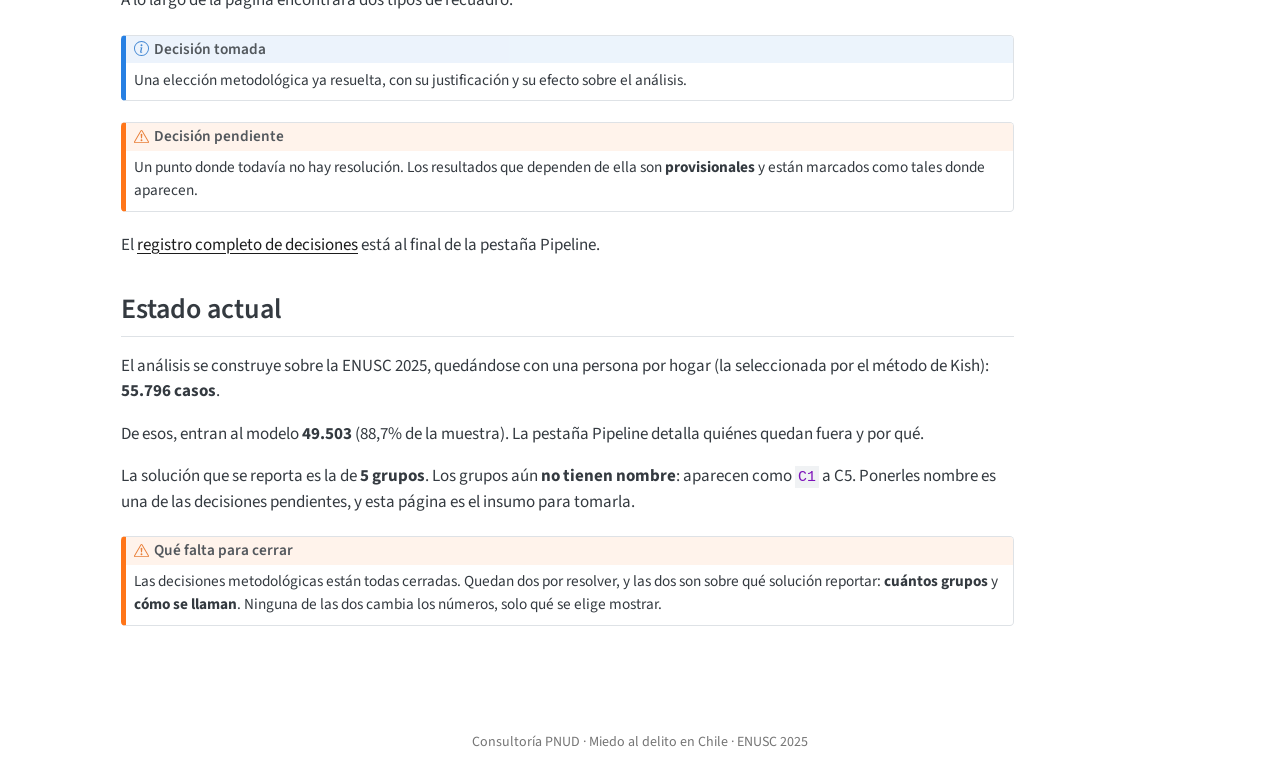
==== commit 8ebad2c7: "Resuelve D2 y D5: cortes sustantivos y prorrateo D2. Los terciles se reemplazan por cortes que sigue" ====
--- a/docs/index.html
+++ b/docs/index.html
@@ -268,12 +268,11 @@
 <i class="callout-icon"></i>
 </div>
 <div class="callout-title-container flex-fill">
-<span class="screen-reader-only">Advertencia</span>Hay decisiones abiertas que afectan estos resultados
+<span class="screen-reader-only">Advertencia</span>Qué falta para cerrar
 </div>
 </div>
 <div class="callout-body-container callout-body">
-<p>Un adelanto: cuatro decisiones metodológicas siguen en discusión, y una de ellas (cómo se convierten los índices continuos en categorías) podría <strong>cambiar la solución de grupos completa</strong>.</p>
-<p>Todo lo que aparece en la pestaña <em>Solución actual</em> debe leerse como análisis preliminar, hasta que estas decisiones metodológicas estén zanjadas.</p>
+<p>Las decisiones metodológicas están todas cerradas. Quedan dos por resolver, y las dos son sobre qué solución reportar: <strong>cuántos grupos</strong> y <strong>cómo se llaman</strong>. Ninguna de las dos cambia los números, solo qué se elige mostrar.</p>
 </div>
 </div>
 
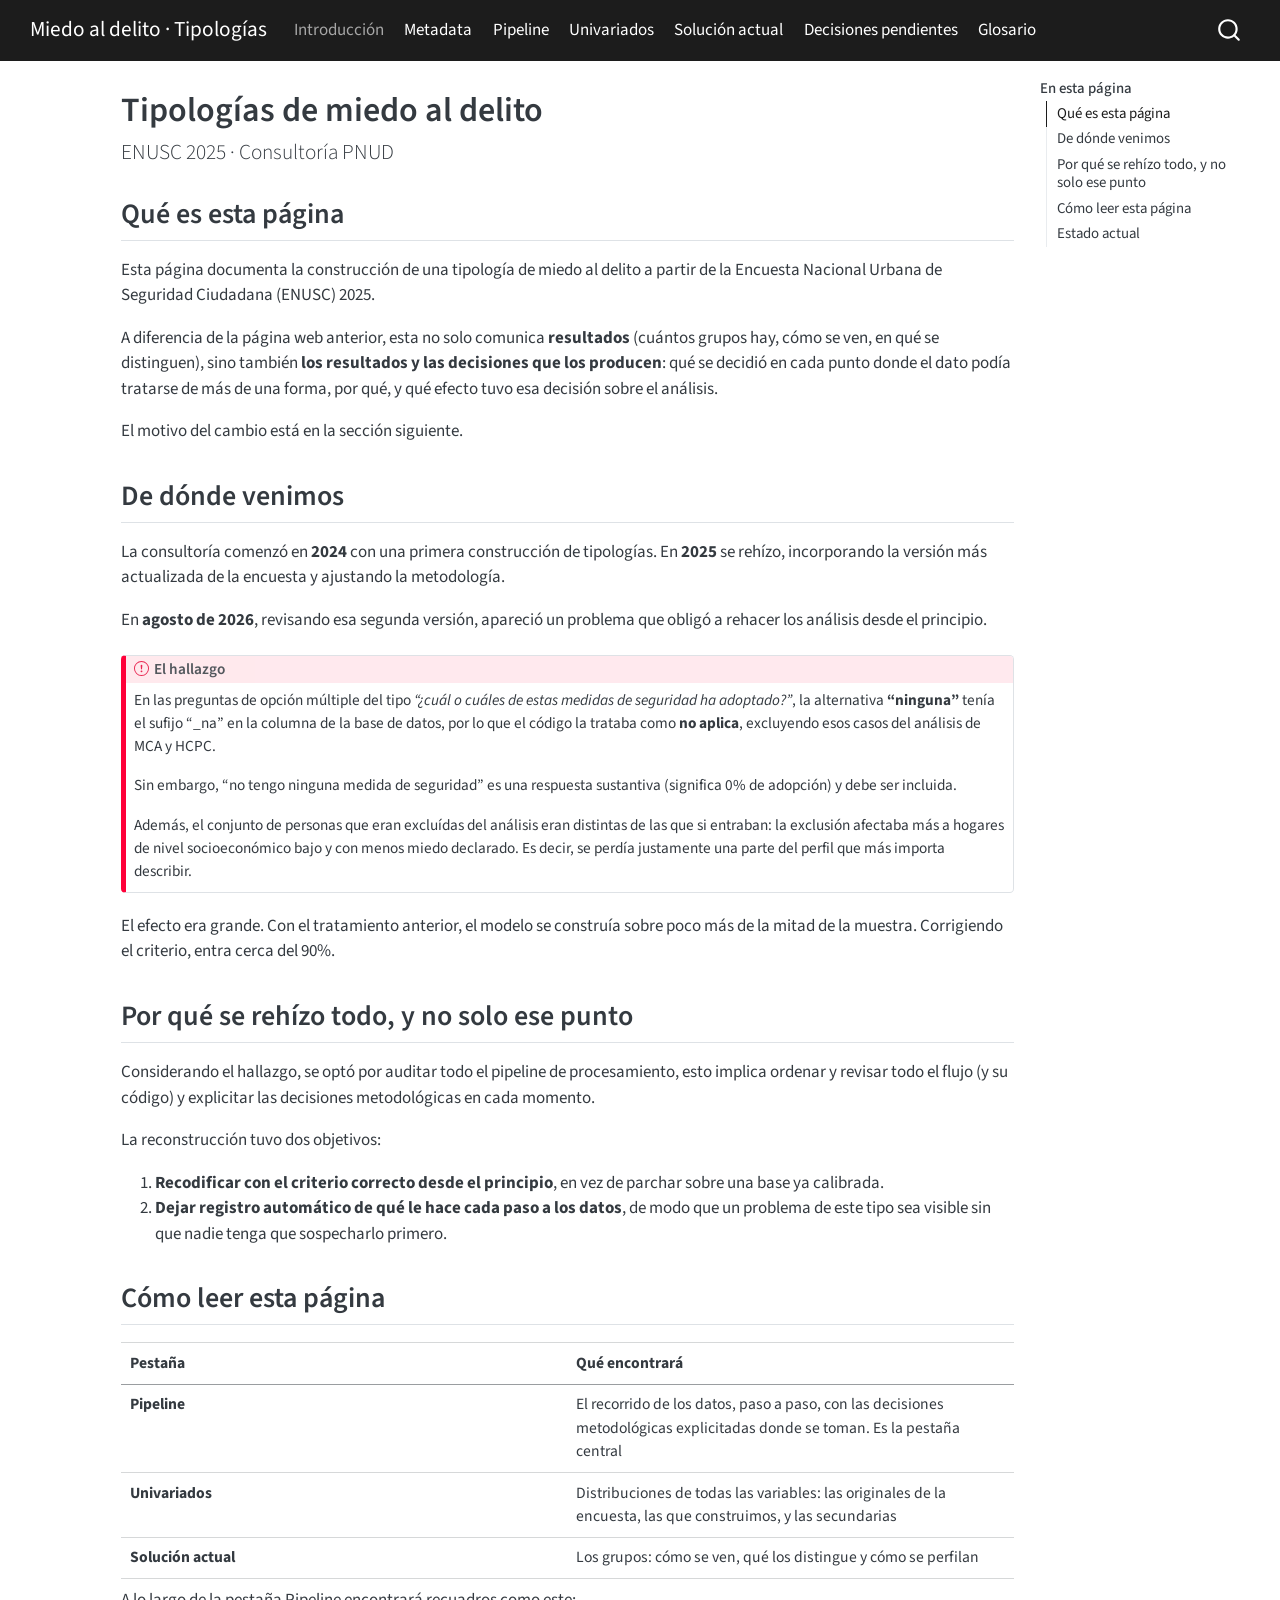
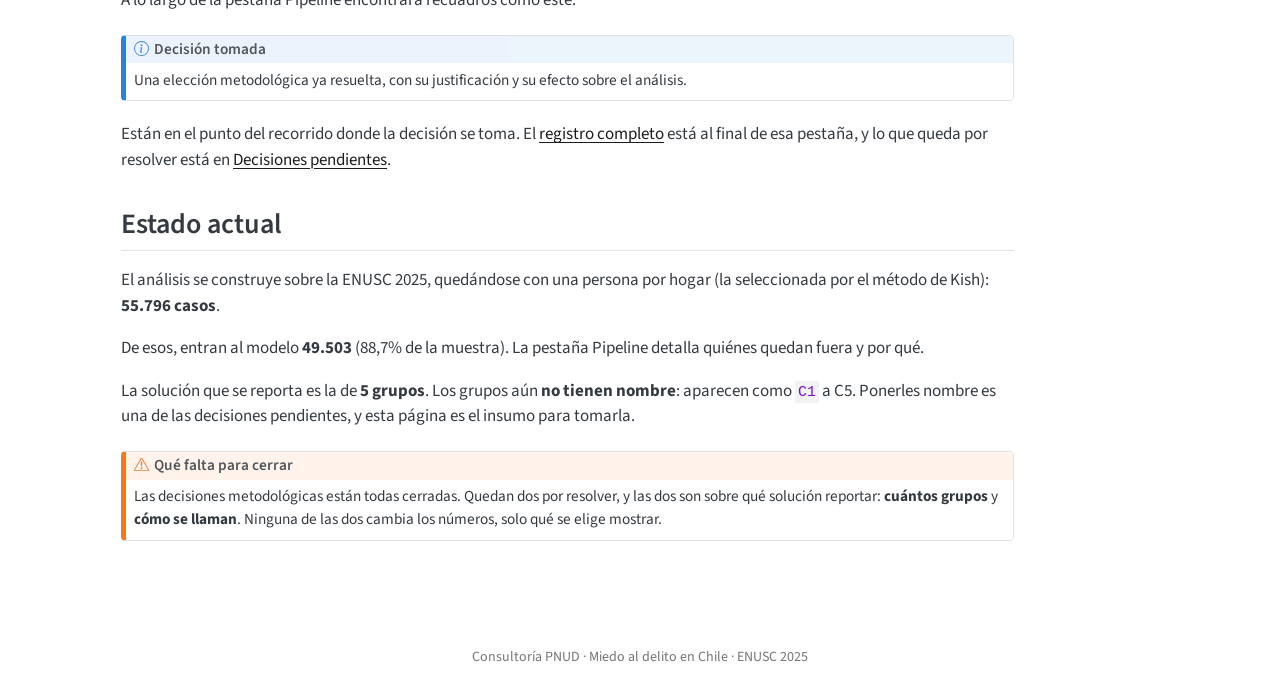
==== commit dc6356b8: "Limpia los rastros de las decisiones ya cerradas en la página Barrido tras cerrar D2 y D5. Quedaban " ====
--- a/docs/index.html
+++ b/docs/index.html
@@ -228,7 +228,7 @@
 </tr>
 </tbody>
 </table>
-<p>A lo largo de la página encontrará dos tipos de recuadro:</p>
+<p>A lo largo de la pestaña Pipeline encontrará recuadros como este:</p>
 <div class="callout callout-style-default callout-note callout-titled">
 <div class="callout-header d-flex align-content-center">
 <div class="callout-icon-container">
@@ -242,20 +242,7 @@
 <p>Una elección metodológica ya resuelta, con su justificación y su efecto sobre el análisis.</p>
 </div>
 </div>
-<div class="callout callout-style-default callout-warning callout-titled">
-<div class="callout-header d-flex align-content-center">
-<div class="callout-icon-container">
-<i class="callout-icon"></i>
-</div>
-<div class="callout-title-container flex-fill">
-<span class="screen-reader-only">Advertencia</span>Decisión pendiente
-</div>
-</div>
-<div class="callout-body-container callout-body">
-<p>Un punto donde todavía no hay resolución. Los resultados que dependen de ella son <strong>provisionales</strong> y están marcados como tales donde aparecen.</p>
-</div>
-</div>
-<p>El <a href="./pipeline.html#registro-de-decisiones">registro completo de decisiones</a> está al final de la pestaña Pipeline.</p>
+<p>Están en el punto del recorrido donde la decisión se toma. El <a href="./pipeline.html#registro-de-decisiones">registro completo</a> está al final de esa pestaña, y lo que queda por resolver está en <a href="./decisiones.html">Decisiones pendientes</a>.</p>
 </section>
 <section id="estado-actual" class="level2">
 <h2 class="anchored" data-anchor-id="estado-actual">Estado actual</h2>
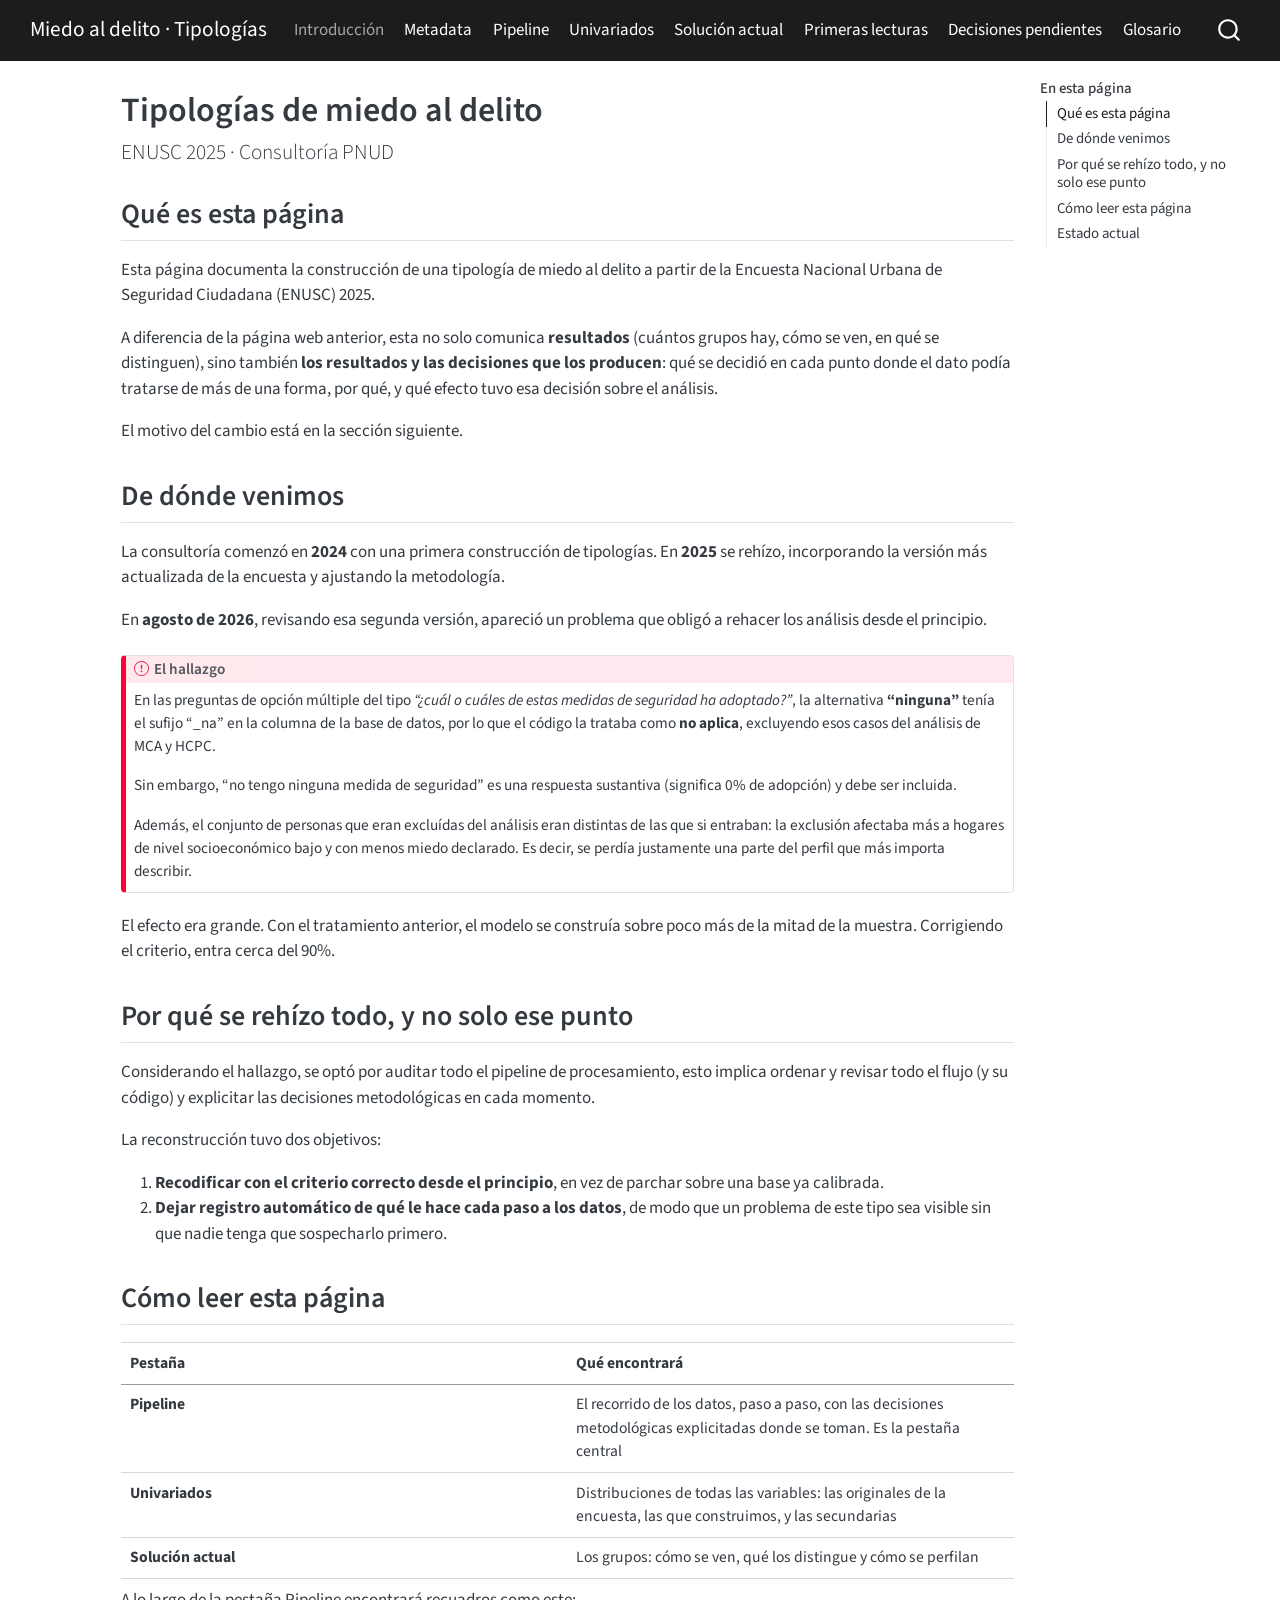
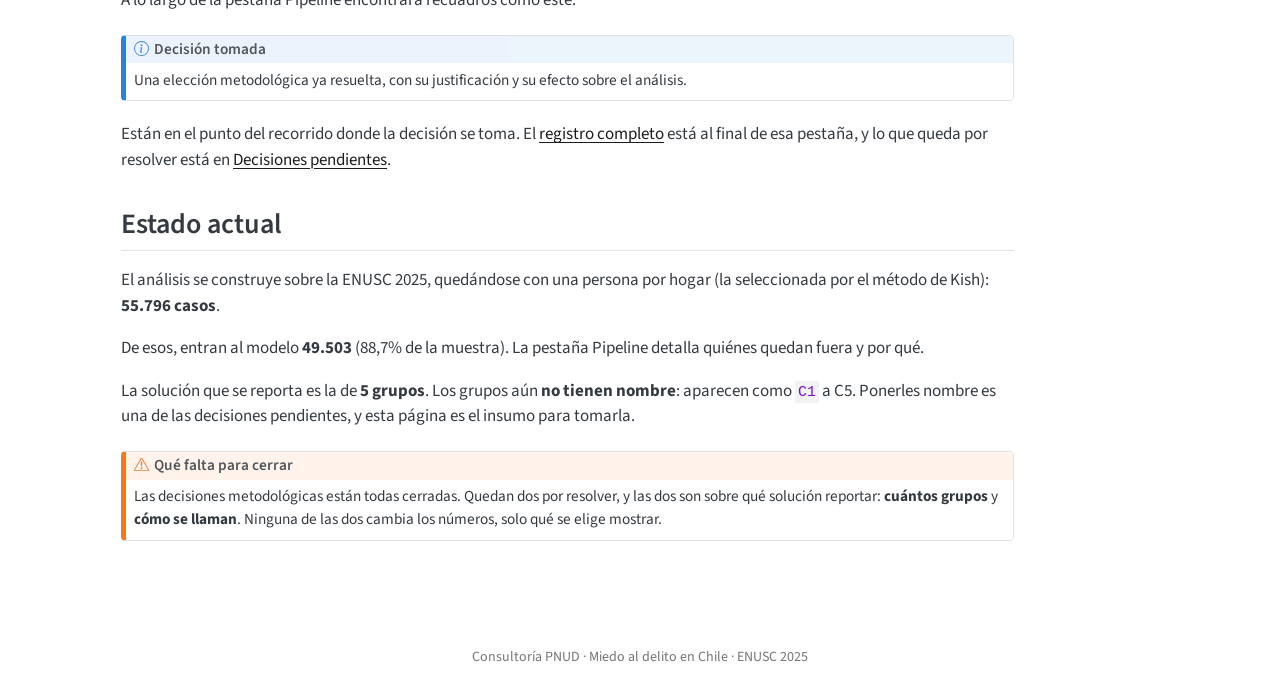
==== commit ce76c458: "Mueve "Primeras lecturas" a su propia pestaña y la reestructura La sección estaba dentro de "Solució" ====
--- a/docs/index.html
+++ b/docs/index.html
@@ -108,6 +108,10 @@
   <li class="nav-item">
     <a class="nav-link" href="./solucion-actual.html"> 
 <span class="menu-text">Solución actual</span></a>
+  </li>  
+  <li class="nav-item">
+    <a class="nav-link" href="./primeras-lecturas.html"> 
+<span class="menu-text">Primeras lecturas</span></a>
   </li>  
   <li class="nav-item">
     <a class="nav-link" href="./decisiones.html"> 
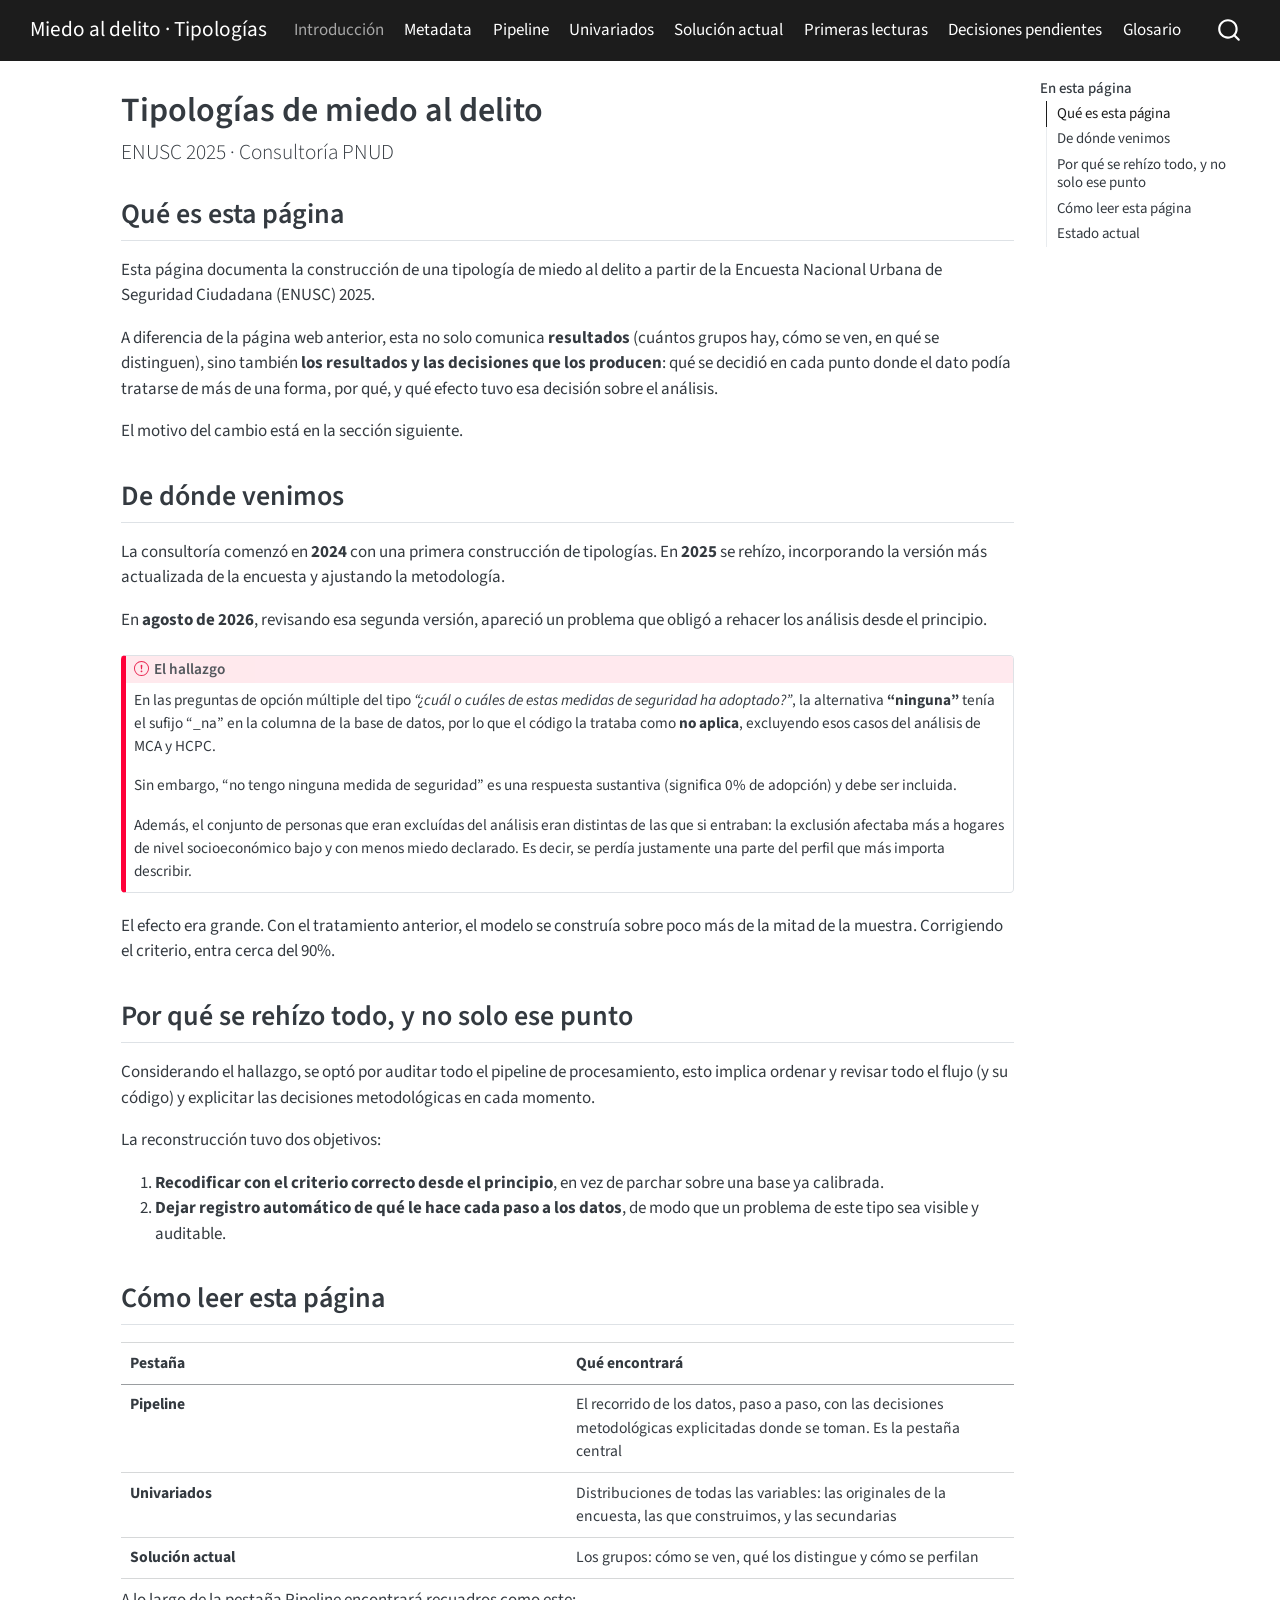
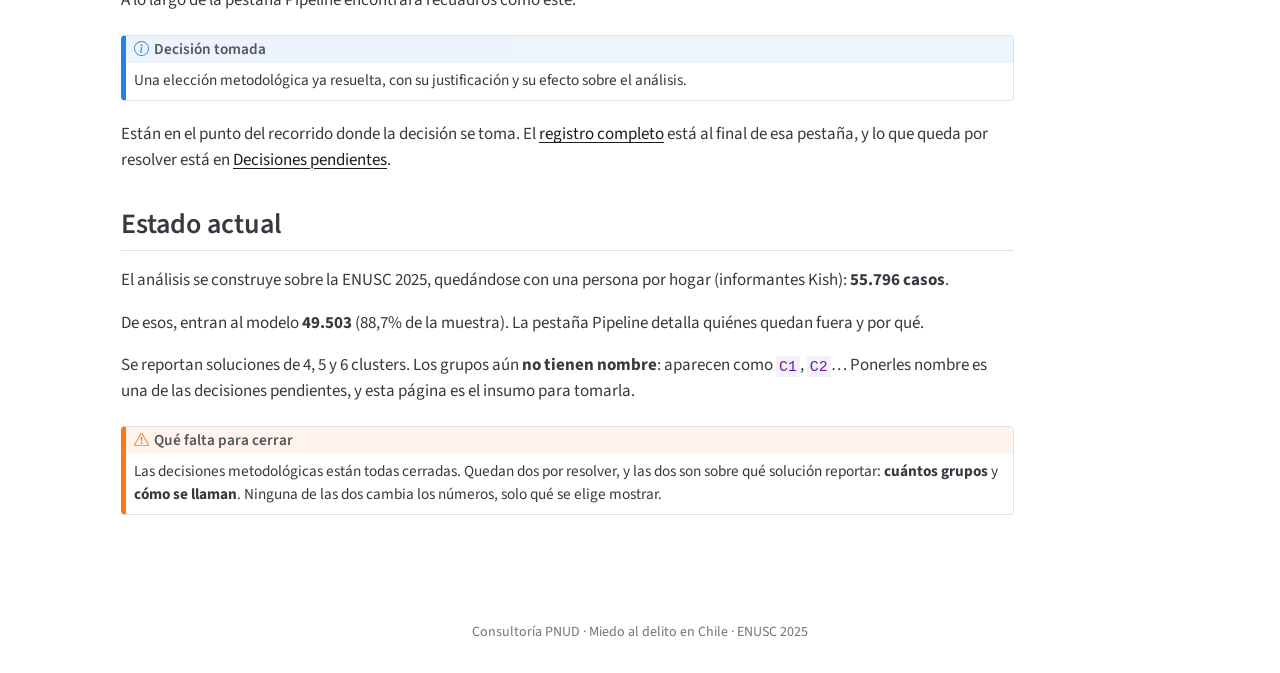
==== commit 4f8faa46: "Aísla el paso de rescate de la no respuesta y unifica las variables sin índice El DAG corrió complet" ====
--- a/docs/index.html
+++ b/docs/index.html
@@ -201,7 +201,7 @@
 <p>La reconstrucción tuvo dos objetivos:</p>
 <ol type="1">
 <li><strong>Recodificar con el criterio correcto desde el principio</strong>, en vez de parchar sobre una base ya calibrada.</li>
-<li><strong>Dejar registro automático de qué le hace cada paso a los datos</strong>, de modo que un problema de este tipo sea visible sin que nadie tenga que sospecharlo primero.</li>
+<li><strong>Dejar registro automático de qué le hace cada paso a los datos</strong>, de modo que un problema de este tipo sea visible y auditable.</li>
 </ol>
 </section>
 <section id="cómo-leer-esta-página" class="level2">
@@ -250,9 +250,9 @@
 </section>
 <section id="estado-actual" class="level2">
 <h2 class="anchored" data-anchor-id="estado-actual">Estado actual</h2>
-<p>El análisis se construye sobre la ENUSC 2025, quedándose con una persona por hogar (la seleccionada por el método de Kish): <strong>55.796 casos</strong>.</p>
+<p>El análisis se construye sobre la ENUSC 2025, quedándose con una persona por hogar (informantes Kish): <strong>55.796 casos</strong>.</p>
 <p>De esos, entran al modelo <strong>49.503</strong> (88,7% de la muestra). La pestaña Pipeline detalla quiénes quedan fuera y por qué.</p>
-<p>La solución que se reporta es la de <strong>5 grupos</strong>. Los grupos aún <strong>no tienen nombre</strong>: aparecen como <code>C1</code> a C5. Ponerles nombre es una de las decisiones pendientes, y esta página es el insumo para tomarla.</p>
+<p>Se reportan soluciones de 4, 5 y 6 clusters. Los grupos aún <strong>no tienen nombre</strong>: aparecen como <code>C1</code>, <code>C2</code>… Ponerles nombre es una de las decisiones pendientes, y esta página es el insumo para tomarla.</p>
 <div class="callout callout-style-default callout-warning callout-titled">
 <div class="callout-header d-flex align-content-center">
 <div class="callout-icon-container">
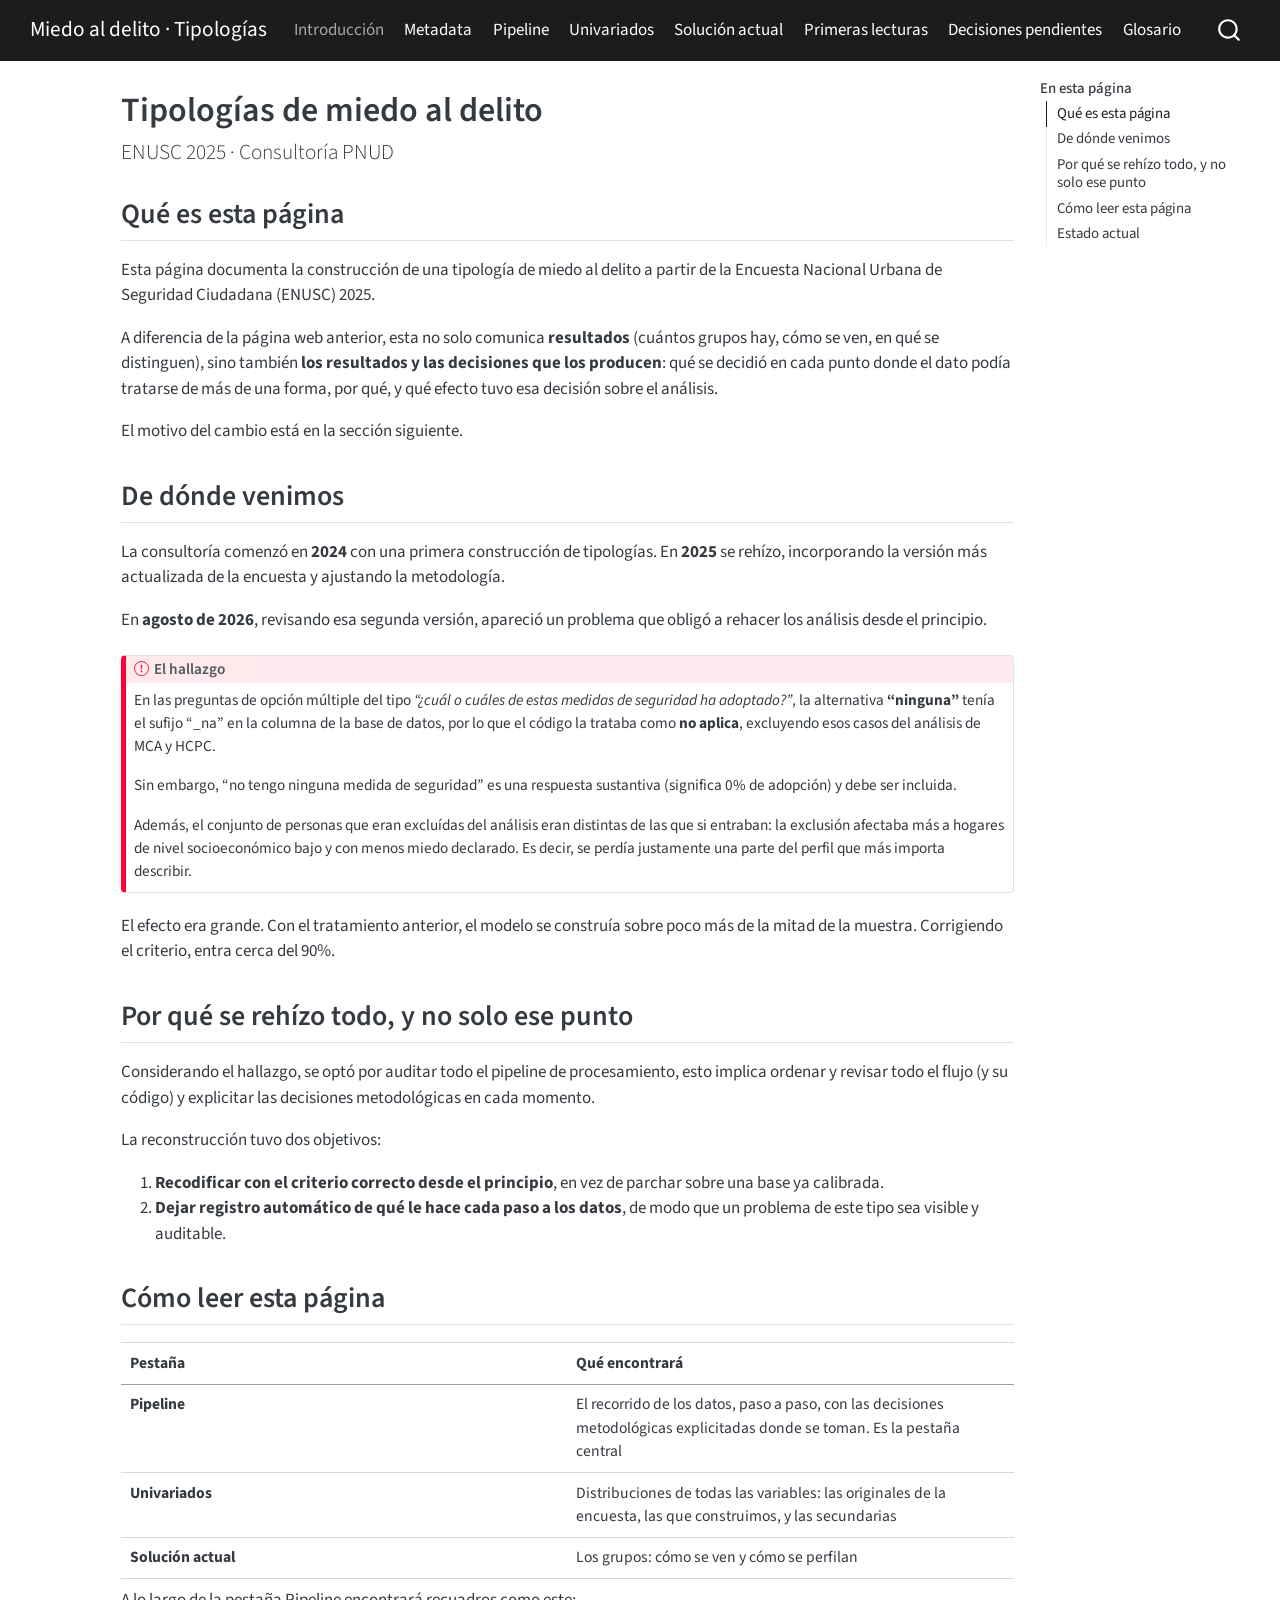
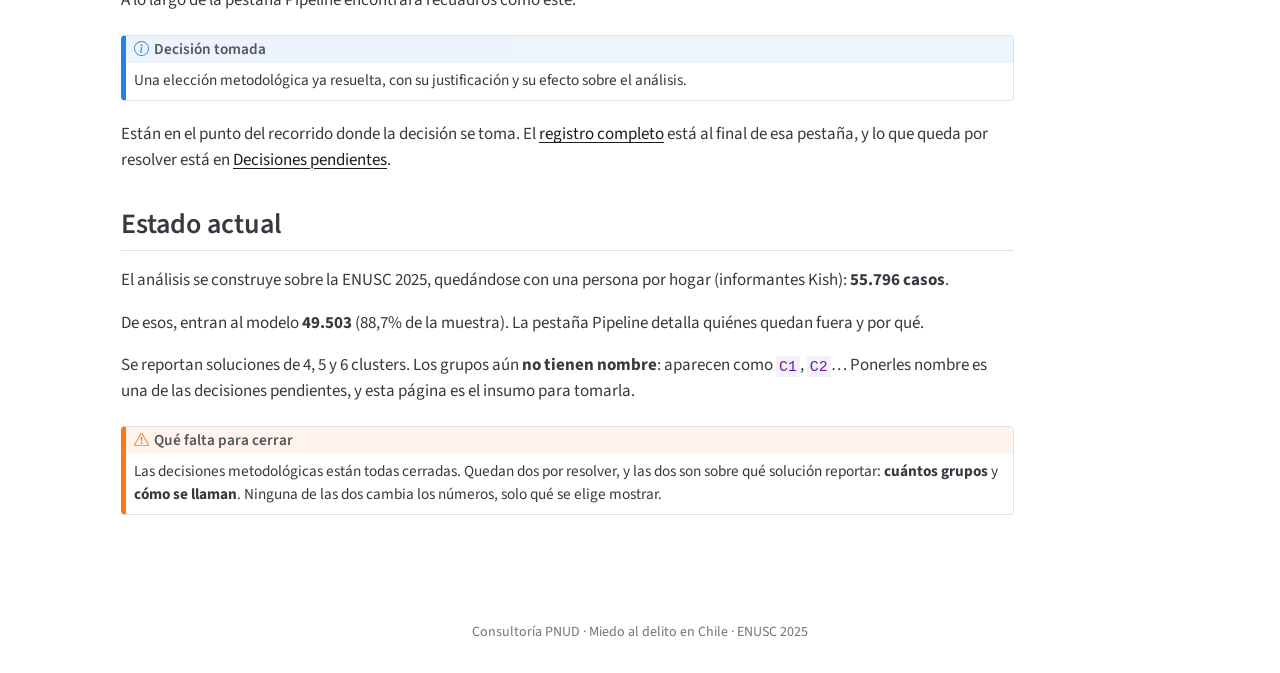
==== commit bbf1f810: "Unifica el perfil de los grupos en tres tablas ponderadas Las dos secciones de perfil de "Solución a" ====
--- a/docs/index.html
+++ b/docs/index.html
@@ -228,7 +228,7 @@
 </tr>
 <tr class="odd">
 <td><strong>Solución actual</strong></td>
-<td>Los grupos: cómo se ven, qué los distingue y cómo se perfilan</td>
+<td>Los grupos: cómo se ven y cómo se perfilan</td>
 </tr>
 </tbody>
 </table>
